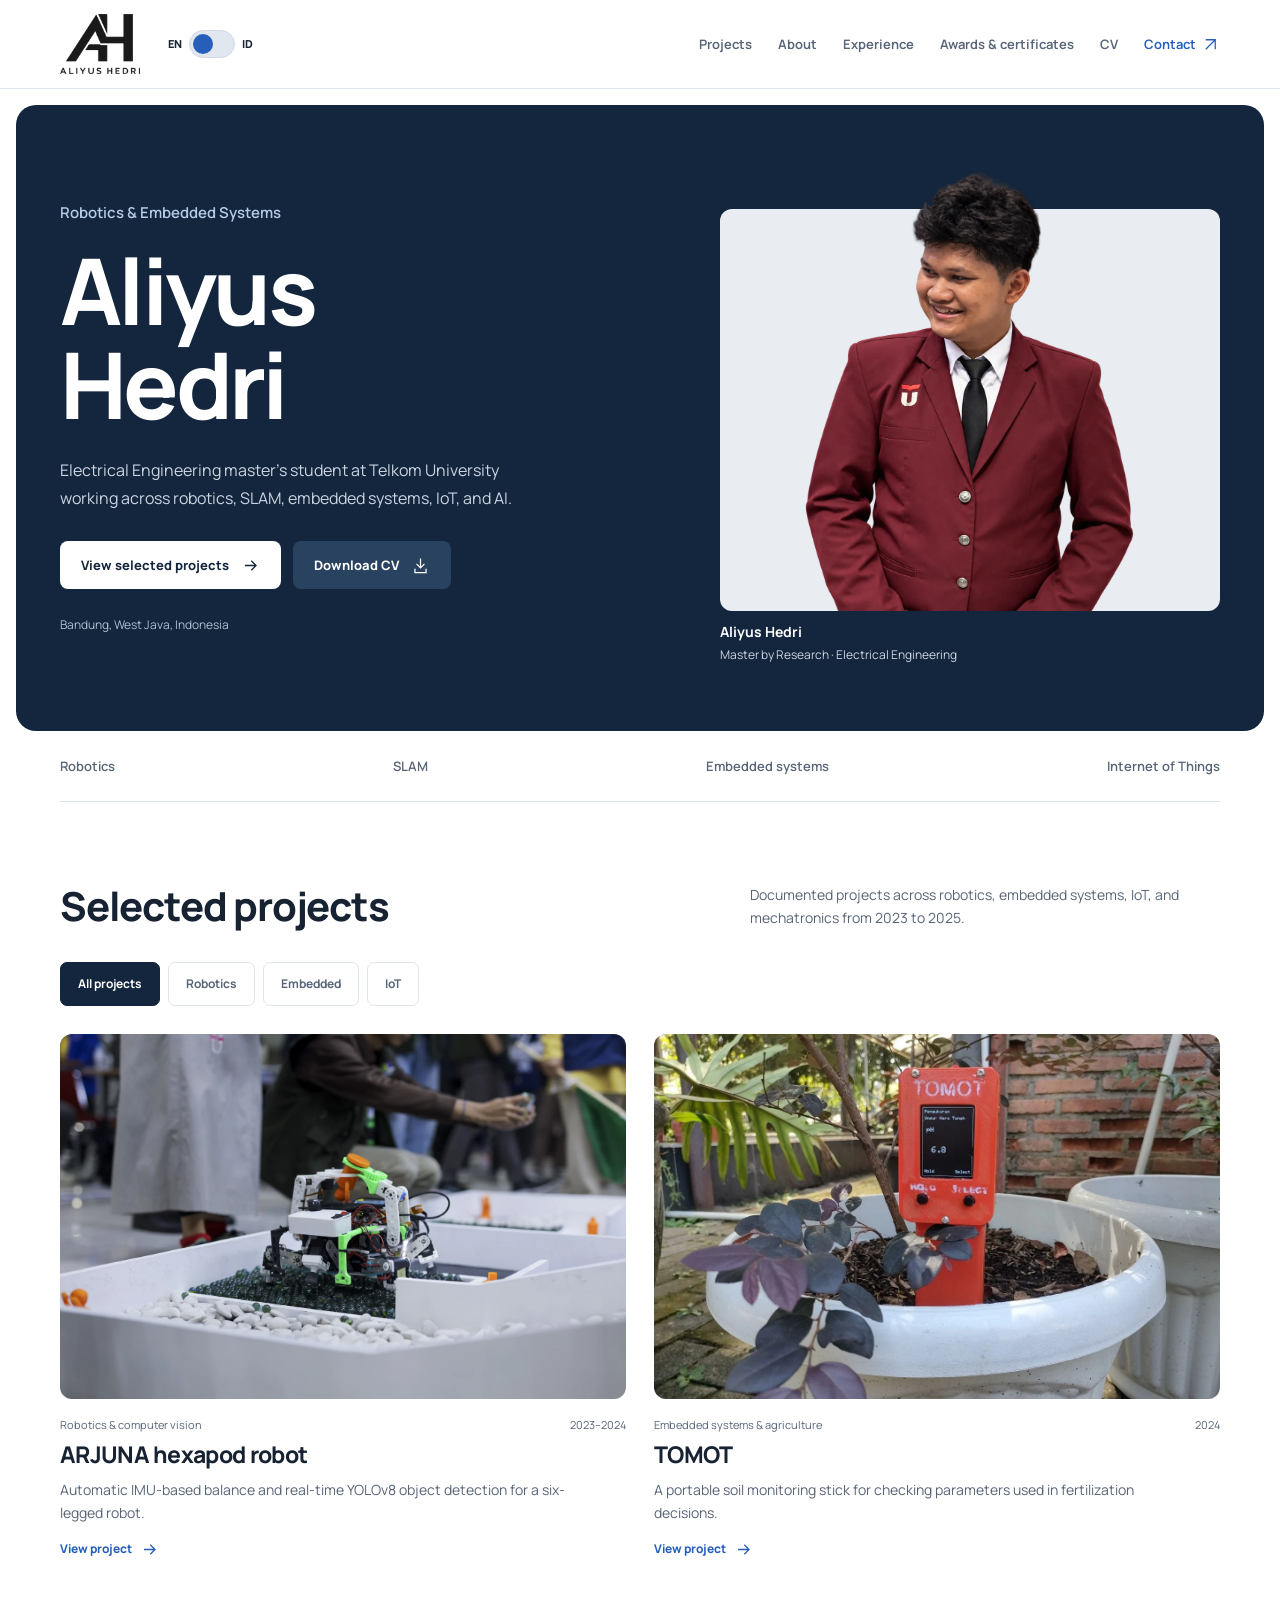
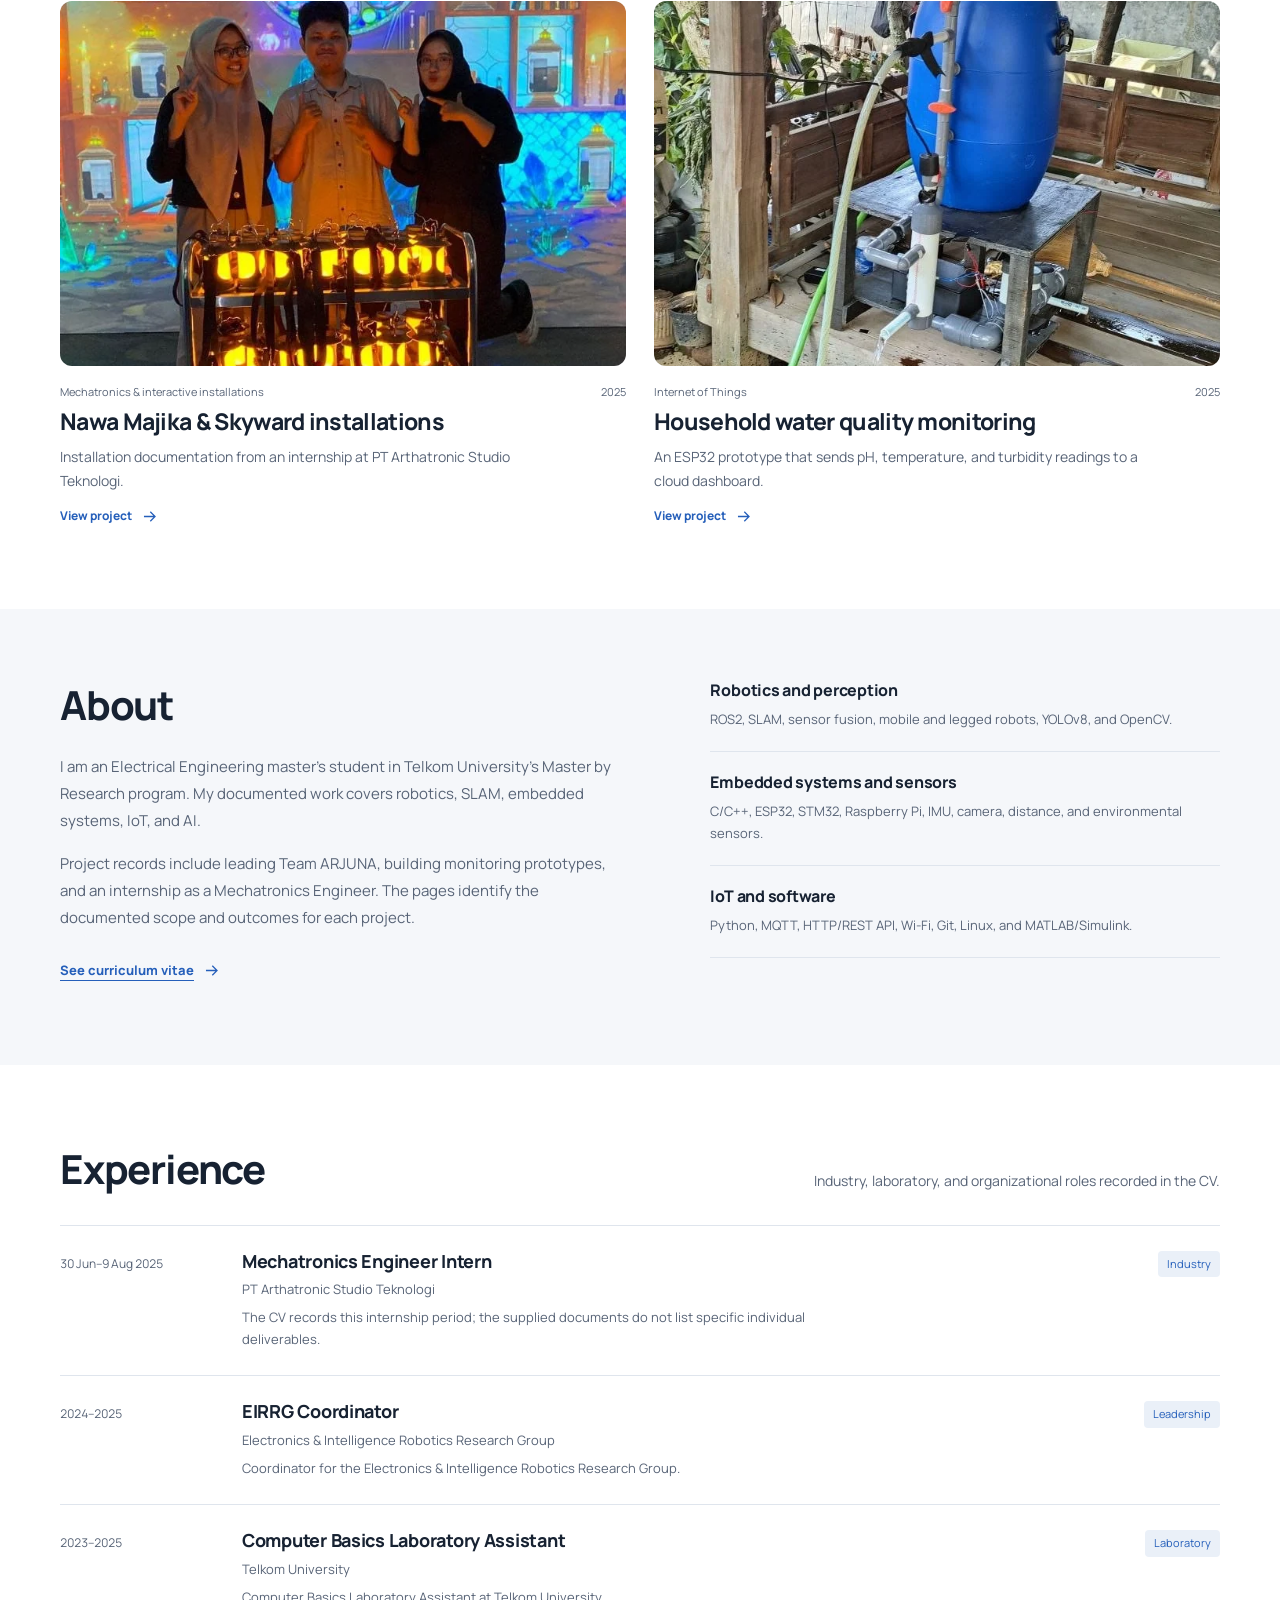
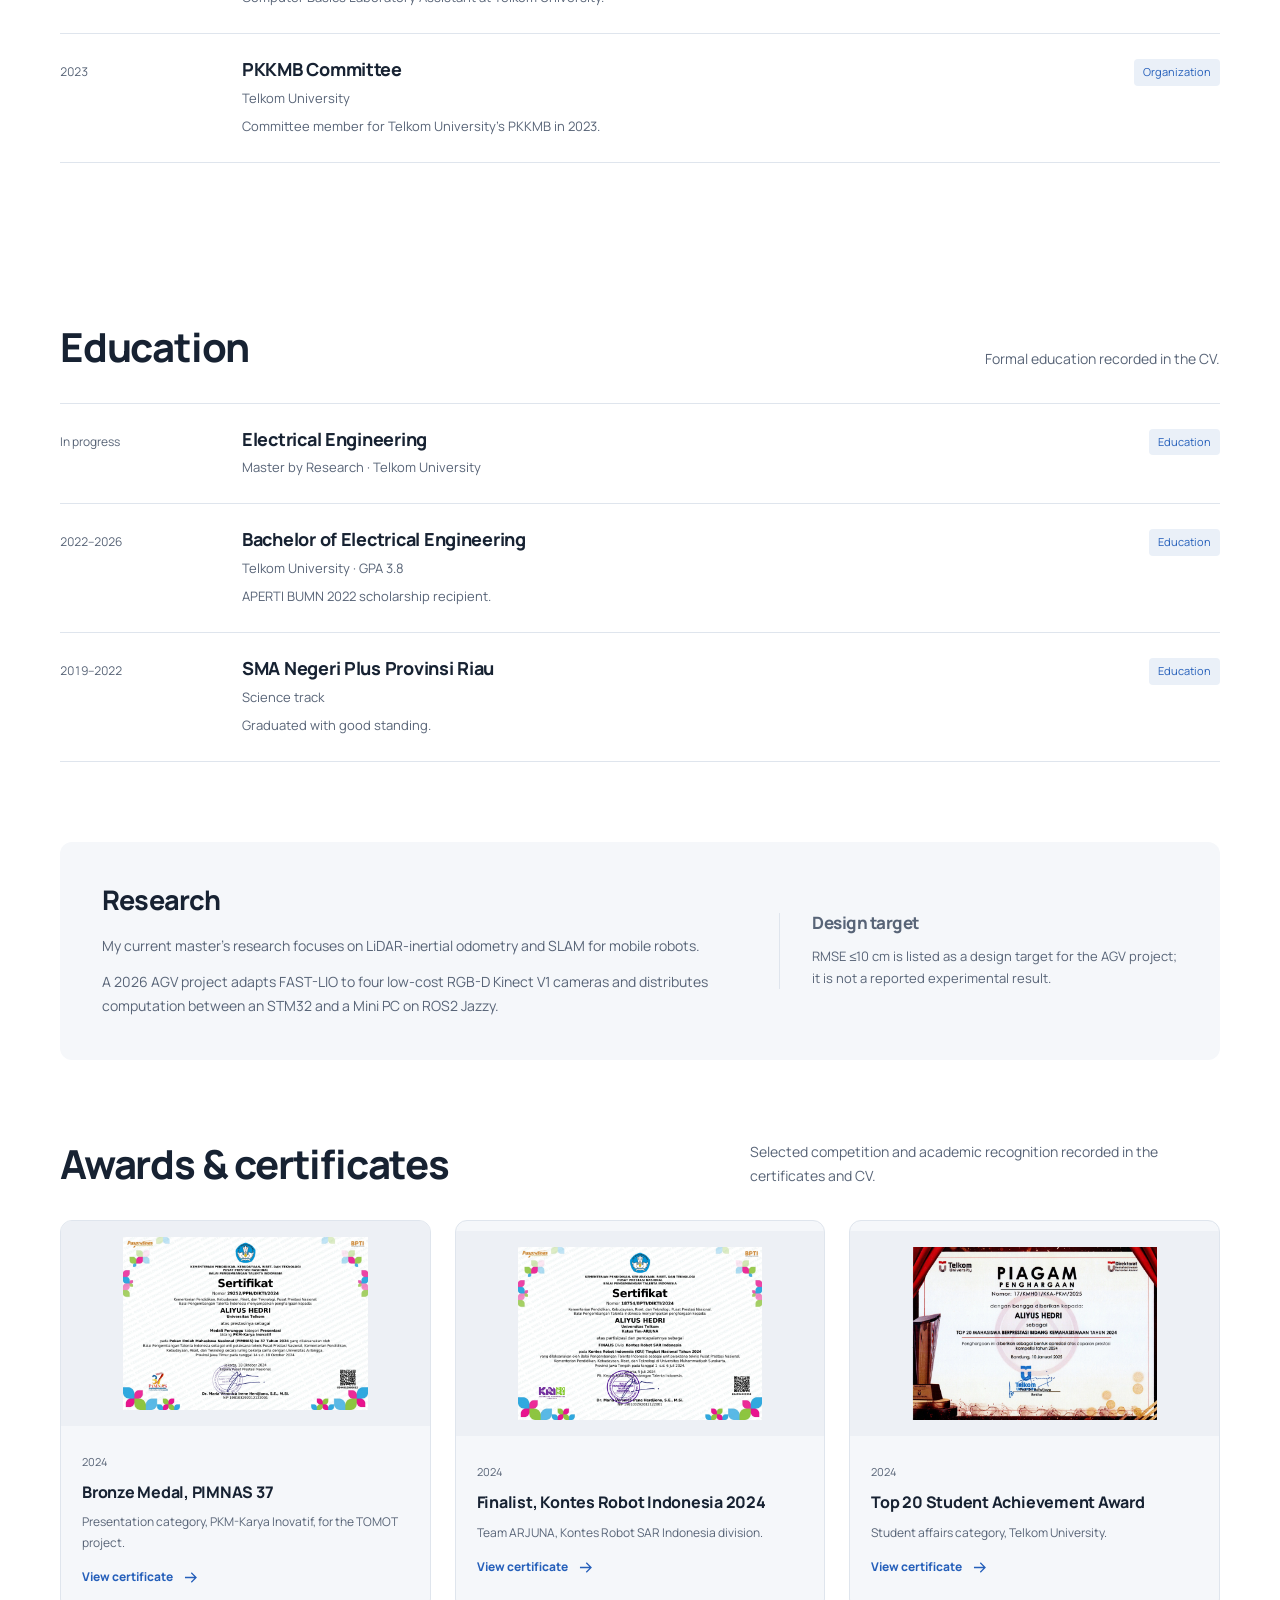
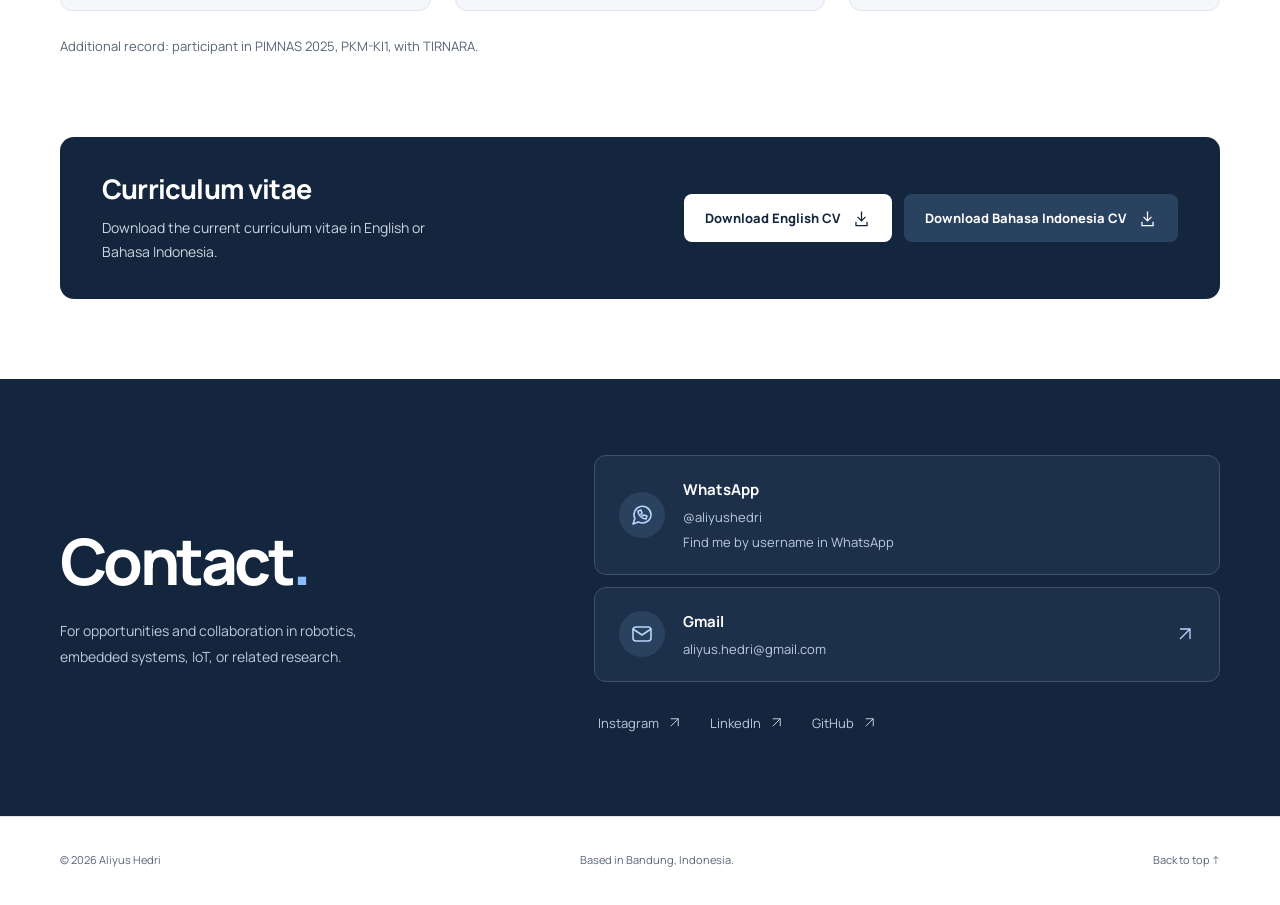
==== index.html @ b871d190 "first commit" ====
<!doctype html>
<html lang="en"><head><meta charset="utf-8"><meta name="viewport" content="width=device-width, initial-scale=1"><meta name="theme-color" content="#14263d"><meta name="description" content="Portfolio of Aliyus Hedri, an Electrical Engineering master&#x27;s student working on robotics, SLAM, embedded systems, IoT, and AI."><title>Aliyus Hedri | Robotics &amp; Embedded Systems</title><link rel="icon" type="image/png" href="assets/images/logo.png"><link rel="preload" href="assets/fonts/manrope-latin.woff2" as="font" type="font/woff2" crossorigin><link rel="stylesheet" href="styles.css"><script src="app.js" defer></script></head><body data-locale="en"><a class="skip-link" href="#main">Skip to main content</a>
<header class="site-header"><div class="container header-inner">
<a class="brand" href="index.html" aria-label="Aliyus Hedri, home"><img class="logo" src="assets/images/logo.png" alt="Aliyus Hedri logo" width="140" height="100"></a>
<div class="language-control" aria-label="Language selection"><span>EN</span><button class="language-switch" type="button" role="switch" aria-checked="false" aria-label="Switch to Bahasa Indonesia" data-language-target="index-id.html"><span class="switch-thumb"></span></button><span>ID</span></div>
<button class="nav-toggle" type="button" aria-expanded="false" aria-controls="navigation" aria-label="Open navigation menu"><svg class="icon" viewBox="0 0 24 24" fill="none" stroke="currentColor" stroke-width="1.6" aria-hidden="true"><path d="M4 7h16M4 12h16M4 17h16"/></svg></button>
<nav class="desktop-nav" id="navigation" aria-label="Main navigation"><a href="index.html#projects">Projects</a><a href="index.html#about">About</a><a href="index.html#experience">Experience</a><a href="index.html#awards">Awards &amp; certificates</a><a href="index.html#cv">CV</a><a class="nav-contact" href="index.html#contact">Contact <svg class="icon" viewBox="0 0 24 24" fill="none" stroke="currentColor" stroke-width="1.6" aria-hidden="true"><path d="M6 18 18 6M6 6h12v12"/></svg></a></nav>
</div></header><main id="main">
<section class="hero container" aria-labelledby="hero-title"><div class="hero-copy"><p class="intro-line">Robotics &amp; Embedded Systems</p><h1 id="hero-title">Aliyus<br>Hedri</h1><p class="hero-description">Electrical Engineering master&#x27;s student at Telkom University working across robotics, SLAM, embedded systems, IoT, and AI.</p><div class="hero-actions"><a class="button button-primary" href="#projects">View selected projects <svg class="icon" viewBox="0 0 24 24" fill="none" stroke="currentColor" stroke-width="1.6" aria-hidden="true"><path d="M5 12h14M13 6l6 6-6 6"/></svg></a><a class="button button-secondary" href="assets/documents/CV-Aliyus-Hedri-EN.pdf" download>Download CV <svg class="icon" viewBox="0 0 24 24" fill="none" stroke="currentColor" stroke-width="1.6" aria-hidden="true"><path d="M12 3v12m-5-5 5 5 5-5M5 16v5h14v-5"/></svg></a></div><p class="hero-location">Bandung, West Java, Indonesia</p></div><figure class="hero-portrait"><img src="assets/images/aliyus.webp" alt="Aliyus Hedri wearing a Telkom University jacket" width="1334" height="1179" fetchpriority="high"><figcaption class="portrait-caption"><strong>Aliyus Hedri</strong><span>Master by Research · Electrical Engineering</span></figcaption></figure></section>
<div class="container hero-footnote"><span>Robotics</span><span>SLAM</span><span>Embedded systems</span><span>Internet of Things</span></div>

<section class="section container" id="projects" aria-labelledby="projects-title"><div class="section-heading"><h2 id="projects-title">Selected projects</h2><p>Documented projects across robotics, embedded systems, IoT, and mechatronics from 2023 to 2025.</p></div><div class="project-filters" role="group" aria-label="Filter projects by field"><button class="filter-button" type="button" data-filter="all" aria-pressed="true">All projects</button><button class="filter-button" type="button" data-filter="robotics" aria-pressed="false">Robotics</button><button class="filter-button" type="button" data-filter="embedded" aria-pressed="false">Embedded</button><button class="filter-button" type="button" data-filter="iot" aria-pressed="false">IoT</button></div><p id="filter-status" class="sr-only" role="status" aria-live="polite">4 projects shown</p><div class="project-grid"><a class="project-card" href="proyek-hexapod.html" data-category="robotics vision"><div class="project-image image-hexapod"><img src="assets/images/hexapod.webp" alt="ARJUNA hexapod robot during a robotics competition" width="1200" height="900" loading="lazy"></div><div class="project-meta"><span>Robotics &amp; computer vision</span><span>2023–2024</span></div><h3>ARJUNA hexapod robot</h3><p class="project-summary">Automatic IMU-based balance and real-time YOLOv8 object detection for a six-legged robot.</p><span class="project-link">View project <svg class="icon" viewBox="0 0 24 24" fill="none" stroke="currentColor" stroke-width="1.6" aria-hidden="true"><path d="M5 12h14M13 6l6 6-6 6"/></svg></span></a><a class="project-card" href="proyek-tomot.html" data-category="embedded iot"><div class="project-image image-tomot"><img src="assets/images/tomot.webp" alt="TOMOT portable soil monitoring device" width="1200" height="900" loading="lazy"></div><div class="project-meta"><span>Embedded systems &amp; agriculture</span><span>2024</span></div><h3>TOMOT</h3><p class="project-summary">A portable soil monitoring stick for checking parameters used in fertilization decisions.</p><span class="project-link">View project <svg class="icon" viewBox="0 0 24 24" fill="none" stroke="currentColor" stroke-width="1.6" aria-hidden="true"><path d="M5 12h14M13 6l6 6-6 6"/></svg></span></a><a class="project-card" href="proyek-instalasi.html" data-category="embedded"><div class="project-image image-nawa"><img src="assets/images/nawa.webp" alt="Nawa Majika interactive installation documented during an internship" width="1200" height="900" loading="lazy"></div><div class="project-meta"><span>Mechatronics &amp; interactive installations</span><span>2025</span></div><h3>Nawa Majika &amp; Skyward installations</h3><p class="project-summary">Installation documentation from an internship at PT Arthatronic Studio Teknologi.</p><span class="project-link">View project <svg class="icon" viewBox="0 0 24 24" fill="none" stroke="currentColor" stroke-width="1.6" aria-hidden="true"><path d="M5 12h14M13 6l6 6-6 6"/></svg></span></a><a class="project-card" href="proyek-kualitas-air.html" data-category="embedded iot"><div class="project-image image-water"><img src="assets/images/water.webp" alt="ESP32 household water quality monitoring prototype" width="1200" height="900" loading="lazy"></div><div class="project-meta"><span>Internet of Things</span><span>2025</span></div><h3>Household water quality monitoring</h3><p class="project-summary">An ESP32 prototype that sends pH, temperature, and turbidity readings to a cloud dashboard.</p><span class="project-link">View project <svg class="icon" viewBox="0 0 24 24" fill="none" stroke="currentColor" stroke-width="1.6" aria-hidden="true"><path d="M5 12h14M13 6l6 6-6 6"/></svg></span></a></div></section>

<section class="about-section" id="about" aria-labelledby="about-title"><div class="container about-grid"><div class="about-copy"><h2 id="about-title">About</h2><p>I am an Electrical Engineering master&#x27;s student in Telkom University&#x27;s Master by Research program. My documented work covers robotics, SLAM, embedded systems, IoT, and AI.</p><p>Project records include leading Team ARJUNA, building monitoring prototypes, and an internship as a Mechatronics Engineer. The pages identify the documented scope and outcomes for each project.</p><a class="text-link" href="index.html#cv">See curriculum vitae <svg class="icon" viewBox="0 0 24 24" fill="none" stroke="currentColor" stroke-width="1.6" aria-hidden="true"><path d="M5 12h14M13 6l6 6-6 6"/></svg></a></div><div class="expertise-list"><div class="expertise-item"><h3>Robotics and perception</h3><p>ROS2, SLAM, sensor fusion, mobile and legged robots, YOLOv8, and OpenCV.</p></div><div class="expertise-item"><h3>Embedded systems and sensors</h3><p>C/C++, ESP32, STM32, Raspberry Pi, IMU, camera, distance, and environmental sensors.</p></div><div class="expertise-item"><h3>IoT and software</h3><p>Python, MQTT, HTTP/REST API, Wi-Fi, Git, Linux, and MATLAB/Simulink.</p></div></div></div></section>

<section class="section container" id="experience" aria-labelledby="experience-title"><div class="section-heading"><h2 id="experience-title">Experience</h2><p>Industry, laboratory, and organizational roles recorded in the CV.</p></div><div class="experience-list"><article class="experience-item"><p class="experience-period">30 Jun–9 Aug 2025</p><div class="experience-detail"><h3>Mechatronics Engineer Intern</h3><p>PT Arthatronic Studio Teknologi</p><p>The CV records this internship period; the supplied documents do not list specific individual deliverables.</p></div><span class="experience-type">Industry</span></article><article class="experience-item"><p class="experience-period">2024–2025</p><div class="experience-detail"><h3>EIRRG Coordinator</h3><p>Electronics &amp; Intelligence Robotics Research Group</p><p>Coordinator for the Electronics &amp; Intelligence Robotics Research Group.</p></div><span class="experience-type">Leadership</span></article><article class="experience-item"><p class="experience-period">2023–2025</p><div class="experience-detail"><h3>Computer Basics Laboratory Assistant</h3><p>Telkom University</p><p>Computer Basics Laboratory Assistant at Telkom University.</p></div><span class="experience-type">Laboratory</span></article><article class="experience-item"><p class="experience-period">2023</p><div class="experience-detail"><h3>PKKMB Committee</h3><p>Telkom University</p><p>Committee member for Telkom University&#x27;s PKKMB in 2023.</p></div><span class="experience-type">Organization</span></article></div></section>

<section class="section container" id="education" aria-labelledby="education-title"><div class="section-heading"><h2 id="education-title">Education</h2><p>Formal education recorded in the CV.</p></div><div class="experience-list"><article class="experience-item"><p class="experience-period">In progress</p><div class="experience-detail"><h3>Electrical Engineering</h3><p>Master by Research · Telkom University</p></div><span class="experience-type">Education</span></article><article class="experience-item"><p class="experience-period">2022–2026</p><div class="experience-detail"><h3>Bachelor of Electrical Engineering</h3><p>Telkom University · GPA 3.8</p><p>APERTI BUMN 2022 scholarship recipient.</p></div><span class="experience-type">Education</span></article><article class="experience-item"><p class="experience-period">2019–2022</p><div class="experience-detail"><h3>SMA Negeri Plus Provinsi Riau</h3><p>Science track</p><p>Graduated with good standing.</p></div><span class="experience-type">Education</span></article></div></section>

<section class="container research-block" id="research" aria-labelledby="research-title"><div class="research-copy"><h2 id="research-title">Research</h2><p>My current master&#x27;s research focuses on LiDAR-inertial odometry and SLAM for mobile robots.</p><p>A 2026 AGV project adapts FAST-LIO to four low-cost RGB-D Kinect V1 cameras and distributes computation between an STM32 and a Mini PC on ROS2 Jazzy.</p></div><aside class="research-note"><span class="research-symbol" aria-hidden="true">3D</span><h3>Design target</h3><p>RMSE ≤10 cm is listed as a design target for the AGV project; it is not a reported experimental result.</p></aside></section>

<section class="section award-section" id="awards" aria-labelledby="awards-title"><div class="container"><div class="section-heading"><h2 id="awards-title">Awards &amp; certificates</h2><p>Selected competition and academic recognition recorded in the certificates and CV.</p></div><div class="award-grid"><button class="award-card" type="button" data-certificate="assets/images/pimnas-2024.webp" data-certificate-title="Bronze Medal, PIMNAS 37" aria-label="View certificate: Bronze Medal, PIMNAS 37"><div class="award-image"><img src="assets/images/pimnas-2024.webp" alt="Certificate: Bronze Medal, PIMNAS 37" width="800" height="560" loading="lazy"></div><div class="award-content"><span class="award-year">2024</span><h3>Bronze Medal, PIMNAS 37</h3><p>Presentation category, PKM-Karya Inovatif, for the TOMOT project.</p><span class="project-link">View certificate <svg class="icon" viewBox="0 0 24 24" fill="none" stroke="currentColor" stroke-width="1.6" aria-hidden="true"><path d="M5 12h14M13 6l6 6-6 6"/></svg></span></div></button><button class="award-card" type="button" data-certificate="assets/images/kri-2024.webp" data-certificate-title="Finalist, Kontes Robot Indonesia 2024" aria-label="View certificate: Finalist, Kontes Robot Indonesia 2024"><div class="award-image"><img src="assets/images/kri-2024.webp" alt="Certificate: Finalist, Kontes Robot Indonesia 2024" width="800" height="560" loading="lazy"></div><div class="award-content"><span class="award-year">2024</span><h3>Finalist, Kontes Robot Indonesia 2024</h3><p>Team ARJUNA, Kontes Robot SAR Indonesia division.</p><span class="project-link">View certificate <svg class="icon" viewBox="0 0 24 24" fill="none" stroke="currentColor" stroke-width="1.6" aria-hidden="true"><path d="M5 12h14M13 6l6 6-6 6"/></svg></span></div></button><button class="award-card" type="button" data-certificate="assets/images/mawapres-2024.webp" data-certificate-title="Top 20 Student Achievement Award" aria-label="View certificate: Top 20 Student Achievement Award"><div class="award-image"><img src="assets/images/mawapres-2024.webp" alt="Certificate: Top 20 Student Achievement Award" width="800" height="560" loading="lazy"></div><div class="award-content"><span class="award-year">2024</span><h3>Top 20 Student Achievement Award</h3><p>Student affairs category, Telkom University.</p><span class="project-link">View certificate <svg class="icon" viewBox="0 0 24 24" fill="none" stroke="currentColor" stroke-width="1.6" aria-hidden="true"><path d="M5 12h14M13 6l6 6-6 6"/></svg></span></div></button></div><p class="additional-award">Additional record: participant in PIMNAS 2025, PKM-KI1, with TIRNARA.</p></div></section>

<section class="cv-section container" id="cv" aria-labelledby="cv-title"><div class="section-heading"><h2 id="cv-title">Curriculum vitae</h2><p>Download the current curriculum vitae in English or Bahasa Indonesia.</p></div><div class="cv-actions"><a class="button button-primary" href="assets/documents/CV-Aliyus-Hedri-EN.pdf" download>Download English CV <svg class="icon" viewBox="0 0 24 24" fill="none" stroke="currentColor" stroke-width="1.6" aria-hidden="true"><path d="M12 3v12m-5-5 5 5 5-5M5 16v5h14v-5"/></svg></a><a class="button button-secondary" href="assets/documents/CV-Aliyus-Hedri.pdf" download>Download Bahasa Indonesia CV <svg class="icon" viewBox="0 0 24 24" fill="none" stroke="currentColor" stroke-width="1.6" aria-hidden="true"><path d="M12 3v12m-5-5 5 5 5-5M5 16v5h14v-5"/></svg></a></div></section>

<section class="contact-section" id="contact" aria-labelledby="contact-title"><div class="container contact-inner"><div class="contact-copy"><h2 id="contact-title">Contact<span aria-hidden="true">.</span></h2><p>For opportunities and collaboration in robotics, embedded systems, IoT, or related research.</p></div><div class="contact-channels"><div class="contact-primary"><div class="contact-card contact-username" aria-label="WhatsApp: @aliyushedri"><span class="contact-symbol" aria-hidden="true"><svg viewBox="0 0 24 24" fill="none" stroke="currentColor" stroke-width="1.6" stroke-linecap="round" stroke-linejoin="round"><path d="M21 11.5a8.5 8.5 0 0 1-12.6 7.4L3 21l1.9-5.4A8.5 8.5 0 1 1 21 11.5Z"/><path d="M8 8c0 4 4 8 8 8l1-3-3-1-1 1-2-2 1-1-1-3Z"/></svg></span><span class="contact-card-label">WhatsApp<small>@aliyushedri</small><small>Find me by username in WhatsApp</small></span></div><a class="contact-card" href="mailto:aliyus.hedri@gmail.com" aria-label="Gmail: aliyus.hedri@gmail.com"><span class="contact-symbol" aria-hidden="true"><svg viewBox="0 0 24 24" fill="none" stroke="currentColor" stroke-width="1.6" stroke-linecap="round" stroke-linejoin="round"><rect x="3" y="5" width="18" height="14" rx="3"/><path d="m3 7 9 6 9-6"/></svg></span><span class="contact-card-label">Gmail<small>aliyus.hedri@gmail.com</small></span><svg class="icon" viewBox="0 0 24 24" fill="none" stroke="currentColor" stroke-width="1.6" aria-hidden="true"><path d="M6 18 18 6M6 6h12v12"/></svg></a></div><div class="contact-socials"><a href="https://www.instagram.com/aliyushedri" target="_blank" rel="noopener" aria-label="Instagram: aliyushedri">Instagram<svg class="icon" viewBox="0 0 24 24" fill="none" stroke="currentColor" stroke-width="1.6" aria-hidden="true"><path d="M6 18 18 6M6 6h12v12"/></svg></a><a href="https://www.linkedin.com/in/aliyushedri/" target="_blank" rel="noopener" aria-label="LinkedIn: aliyushedri">LinkedIn<svg class="icon" viewBox="0 0 24 24" fill="none" stroke="currentColor" stroke-width="1.6" aria-hidden="true"><path d="M6 18 18 6M6 6h12v12"/></svg></a><a href="https://github.com/aliyushedri" target="_blank" rel="noopener" aria-label="GitHub: aliyushedri">GitHub<svg class="icon" viewBox="0 0 24 24" fill="none" stroke="currentColor" stroke-width="1.6" aria-hidden="true"><path d="M6 18 18 6M6 6h12v12"/></svg></a></div></div></div></section>
</main><footer class="site-footer"><div class="container footer-inner"><span>© 2026 Aliyus Hedri</span><span>Based in Bandung, Indonesia.</span><a href="#main">Back to top ↑</a></div></footer><dialog id="certificate-dialog" class="certificate-dialog" aria-labelledby="certificate-title"><button class="dialog-close" type="button" aria-label="Close certificate dialog"><svg class="icon" viewBox="0 0 24 24" fill="none" stroke="currentColor" stroke-width="1.8" aria-hidden="true"><path d="m6 6 12 12M18 6 6 18"/></svg></button><h2 id="certificate-title"></h2><img id="certificate-image" alt=""></dialog></body></html>
---- styles.css ----
@font-face{font-family:Manrope;src:url('assets/fonts/manrope-latin.woff2') format('woff2');font-weight:200 800;font-display:swap}
:root{--ink:#172232;--muted:#586477;--navy:#14263d;--blue:#255fba;--line:#dfe5ed;--soft:#f5f7fa;--gutter:32px}
*{box-sizing:border-box}html{scroll-behavior:smooth;scroll-padding-top:105px;color-scheme:light}body{margin:0;font:16px/1.7 Manrope,sans-serif;background:#fff;color:var(--ink)}h1,h2,h3,p,figure,dl,dd{margin:0}h1,h2,h3{line-height:1.2;letter-spacing:-.03em;text-wrap:balance}h2{font-size:clamp(28px,3.3vw,40px);font-weight:750}h3{font-size:21px;font-weight:750}p{max-width:72ch}a{color:inherit;text-underline-offset:5px}button{font:inherit;color:inherit;cursor:pointer;border:0}a,button{touch-action:manipulation;-webkit-tap-highlight-color:transparent}img{display:block;max-width:100%;height:auto}::selection{background:#bed4f4;color:#10243d}:focus-visible{outline:3px solid #4789e6;outline-offset:5px}.container{width:min(calc(100% - var(--gutter)*2),1160px);margin-inline:auto}.icon{width:19px;height:19px;flex-shrink:0;display:inline-block;vertical-align:middle}.sr-only{position:absolute;width:1px;height:1px;padding:0;margin:-1px;overflow:hidden;clip-path:inset(50%);white-space:nowrap;border:0}.skip-link{position:fixed;top:12px;left:12px;padding:12px 20px;z-index:100;background:white;color:var(--navy);transform:translateY(-200%)}.skip-link:focus{transform:none}
.site-header{position:sticky;top:0;z-index:20;background:#fff;border-bottom:1px solid var(--line)}.header-inner{min-height:88px;display:flex;align-items:center;gap:28px}.brand{display:flex;align-items:center;text-decoration:none;flex-shrink:0}.brand .logo{width:80px;height:60px;object-fit:contain}.brand-name{font-size:14px;font-weight:750}.desktop-nav{display:flex;align-items:center;gap:26px;margin-left:auto}.desktop-nav a{display:inline-flex;align-items:center;gap:5px;font-size:13px;font-weight:650;text-decoration:none;min-height:44px;color:var(--muted)}.desktop-nav a:hover{color:var(--blue)}.desktop-nav .nav-contact{color:var(--blue)}.nav-toggle{display:none;align-items:center;justify-content:center;background:var(--soft);border-radius:8px;width:44px;height:44px}.language-control{display:flex;align-items:center;gap:7px;flex-shrink:0;font-size:11px;font-weight:800}.language-switch{position:relative;background:#e1e7ef;border:1px solid #d1d9e5;width:46px;height:28px;border-radius:20px;min-width:46px}.language-switch::before{content:'';position:absolute;inset:-9px -3px}.switch-thumb{position:absolute;top:3px;left:3px;width:20px;height:20px;border-radius:50%;background:var(--blue);transition:transform .18s ease}.language-switch[aria-checked=true] .switch-thumb{transform:translateX(18px)}
.hero.container{width:min(calc(100% - 32px),1440px);margin:16px auto 0;display:grid;grid-template-columns:1.1fr .9fr;gap:48px;align-items:center;background:var(--navy);color:#fff;border-radius:20px;padding:66px max(40px,calc((100% - 1160px)/2 - 16px));min-height:580px;overflow:hidden}.hero-copy{position:relative;z-index:1;padding-block:8px}.intro-line{font-size:15px;color:#b5cce9;margin-bottom:18px;font-weight:600}.status-dot{display:none}.hero h1{font-size:clamp(56px,7.3vw,92px);font-weight:750;line-height:1.02;letter-spacing:-.04em;margin-bottom:24px}.hero-description{font-size:16px;line-height:1.8;color:#cbd5e2;max-width:480px}.hero-actions{display:flex;align-items:center;gap:12px;flex-wrap:wrap;margin-top:28px}.button{display:inline-flex;min-height:48px;align-items:center;justify-content:center;gap:12px;padding:12px 21px;border-radius:8px;font-size:13px;line-height:1.4;font-weight:750;text-decoration:none;transition:background .18s,color .18s}.button-primary{background:var(--blue);color:#fff}.button-primary:hover{background:#174a97}.button-secondary{background:#eaf0f8;color:var(--navy)}.button-secondary:hover{background:#dbe7f6}.hero .button-primary{background:white;color:var(--navy)}.hero .button-primary:hover{background:#dce9fa}.hero .button-secondary{background:#29425f;color:#fff}.hero .button-secondary:hover{background:#365474}.hero-location{font-size:12px;color:#aebed2;margin-top:26px}.hero-portrait{position:relative;align-self:stretch;display:flex;align-items:flex-end;justify-content:center;min-height:430px;padding-bottom:54px}.hero-portrait::before{content:'';position:absolute;inset:38px 0 54px;background:#e9edf2;border-radius:12px}.hero-portrait img{position:relative;width:100%;max-height:440px;object-fit:contain;object-position:bottom;z-index:1}.portrait-caption{position:absolute;bottom:0;left:0;right:0;color:#cbd5e2;font-size:12px;display:flex;flex-direction:column;gap:1px}.portrait-caption strong{color:#fff;font-size:14px}.hero-footnote{display:flex;justify-content:space-between;padding:24px 0;color:var(--muted);font-size:13px;border-bottom:1px solid var(--line)}.hero-footnote span{font-weight:600}
.section{padding-block:80px}.section-heading{display:flex;align-items:end;justify-content:space-between;gap:48px;margin-bottom:32px}.section-heading p{font-size:14px;color:var(--muted);max-width:470px}.project-filters{display:flex;flex-wrap:wrap;gap:8px;margin-bottom:28px}.filter-button{background:transparent;border:1px solid var(--line);padding:10px 17px;min-height:44px;border-radius:7px;color:var(--muted);font-size:12px;font-weight:700}.filter-button:hover{background:var(--soft)}.filter-button[aria-pressed=true]{background:var(--navy);color:white;border-color:var(--navy)}.project-grid{display:grid;grid-template-columns:1fr 1fr;gap:40px 28px}.project-card{display:block;text-decoration:none;min-width:0}.project-card[hidden]{display:none}.project-image{aspect-ratio:1.55;overflow:hidden;border-radius:12px;background:var(--soft)}.project-image img{width:100%;height:100%;object-fit:cover;transition:transform .25s ease}.project-card:hover .project-image img{transform:scale(1.025)}.project-card:hover h3{color:var(--blue)}.project-meta{display:flex;justify-content:space-between;gap:10px;margin-top:17px;font-size:11px;color:var(--muted)}.project-card h3{font-size:23px;margin-top:6px}.project-summary{font-size:14px;margin-top:9px;color:var(--muted);max-width:57ch}.project-link{display:inline-flex;align-items:center;gap:8px;color:var(--blue);font-size:12px;font-weight:750;margin-top:14px}.image-water img{object-position:center 58%}.image-nawa img{object-position:center 40%}
.about-section{background:var(--soft);padding-block:72px}.about-grid{display:grid;grid-template-columns:1.1fr 1fr;gap:90px}.about-copy h2{margin-bottom:24px}.about-copy p{font-size:15px;color:var(--muted);line-height:1.8}.about-copy p+p{margin-top:16px}.text-link{display:inline-flex;align-items:center;gap:8px;color:var(--blue);font-size:13px;font-weight:750;min-height:44px;margin-top:18px}.expertise-item{padding:0 0 21px;margin-bottom:21px;border-bottom:1px solid var(--line)}.expertise-item h3{font-size:16px;margin-bottom:8px;letter-spacing:-.015em}.expertise-item p{font-size:13px;color:var(--muted)}.experience-list{border-top:1px solid var(--line)}.experience-item{display:grid;grid-template-columns:150px 1fr auto;align-items:start;gap:32px;padding:25px 0;border-bottom:1px solid var(--line)}.experience-period{font-size:12px;color:var(--muted);font-variant-numeric:tabular-nums;padding-top:3px}.experience-detail h3{font-size:18px;letter-spacing:-.015em}.experience-detail p{font-size:13px;color:var(--muted);margin-top:6px}.experience-type{font-size:11px;color:var(--blue);padding:4px 9px;background:#eaf0f8;border-radius:4px}.research-block{display:grid;grid-template-columns:1fr .65fr;gap:64px;background:var(--soft);padding:42px;border-radius:12px}.research-copy h2{font-size:27px;margin-bottom:18px}.research-copy p{font-size:14px;color:var(--muted)}.research-copy p+p{margin-top:12px}.research-note{align-self:center;border-left:1px solid var(--line);padding-left:32px;font-size:13px;color:var(--muted)}.research-note h3{font-size:17px;margin-bottom:12px}.research-symbol{display:none}
.award-grid{display:grid;grid-template-columns:repeat(3,minmax(0,1fr));gap:24px}.award-card{display:block;padding:0;text-align:left;background:var(--soft);border-radius:12px;overflow:hidden;border:1px solid var(--line);width:100%}.award-image{background:#edf0f5;height:205px;padding:16px;display:flex;align-items:center;justify-content:center}.award-card img{width:100%;height:100%;object-fit:contain}.award-content{padding:21px}.award-content h3{font-size:16px;margin-top:7px;line-height:1.4;letter-spacing:-.015em}.award-content p{font-size:12px;color:var(--muted);margin-top:9px}.award-year{color:var(--muted);font-size:11px}.award-card:hover{border-color:#8aafd9}.additional-award{font-size:13px;color:var(--muted);margin-top:24px}.cv-section{background:var(--navy);color:white;border-radius:14px;padding:36px 42px;display:flex;align-items:center;justify-content:space-between;gap:32px;margin-bottom:80px}.cv-section h2{font-size:27px}.cv-section p{font-size:14px;color:#cbd5e2;margin-top:9px}.cv-actions{display:flex;gap:12px;flex-wrap:wrap}.cv-section .button{background:white;color:var(--navy);white-space:nowrap}.cv-section .button:hover{background:#dce9fa}.cv-section .button-secondary{background:#29425f;color:white}
.contact-section{background:var(--soft);padding:64px 0}.contact-inner{display:grid;grid-template-columns:.8fr 1.2fr;gap:100px}.contact-copy h2{font-size:36px}.contact-copy p{font-size:14px;color:var(--muted);margin-top:20px;max-width:36ch}.contact-email{display:inline-flex;align-items:center;gap:9px;font-size:14px;margin-top:24px;color:var(--blue)}.contact-links{display:grid;grid-template-columns:1fr 1fr;gap:0 28px}.contact-links a{display:flex;align-items:center;justify-content:space-between;gap:12px;padding:17px 0;border-bottom:1px solid var(--line);text-decoration:none;font-size:13px;font-weight:700;overflow-wrap:anywhere}.contact-links a:hover{color:var(--blue)}.contact-links a span{display:block}.contact-links small{display:block;color:var(--muted);font-weight:400;font-size:11px}.site-footer{border-top:1px solid var(--line);background:white}.footer-inner{display:flex;align-items:center;justify-content:space-between;gap:24px;padding-block:22px;color:var(--muted);font-size:11px}.footer-inner a{display:inline-flex;align-items:center;min-height:44px;text-decoration:none}
.project-detail{padding-block:36px 80px}.back-link{font-size:12px;font-weight:700;color:var(--blue);display:inline-flex;align-items:center;min-height:44px;text-decoration:none}.detail-heading{padding-top:32px;max-width:800px}.detail-category{color:var(--muted);font-size:13px;margin-bottom:12px}.detail-heading h1{font-size:clamp(36px,5vw,62px);letter-spacing:-.035em}.detail-lead{font-size:17px;color:var(--muted);margin-top:18px;max-width:65ch}.detail-cover{margin-top:35px;border-radius:14px;overflow:hidden;background:var(--soft)}.detail-cover img{width:100%;max-height:530px;object-fit:cover;aspect-ratio:2}.detail-cover.image-water img,.detail-cover.image-nawa img{object-fit:contain}.detail-layout{display:grid;grid-template-columns:1fr 310px;gap:80px;margin-top:50px}.detail-body section+section{margin-top:32px}.detail-body h2{font-size:24px;margin-bottom:14px}.detail-body p{color:var(--muted);font-size:15px}.detail-body .button{margin-top:24px}.detail-facts{background:var(--soft);padding:26px;border-radius:12px;align-self:start}.detail-facts h2{font-size:18px;margin-bottom:20px}.detail-facts dt{font-size:11px;color:var(--muted);margin-top:16px}.detail-facts dd{font-size:13px;font-weight:650;margin-top:4px}.detail-gallery{display:grid;grid-template-columns:1fr 1fr;gap:24px;margin-top:50px}.detail-gallery img{height:440px;width:100%;object-fit:contain;background:var(--soft);border-radius:12px}.detail-gallery figcaption{font-size:12px;color:var(--muted);margin-top:9px}.detail-bottom{display:flex;align-items:center;gap:24px;flex-wrap:wrap;margin-top:50px}.detail-bottom .text-link{margin-top:0}
.certificate-dialog{width:min(980px,calc(100% - 32px));max-height:92svh;padding:24px;border:0;border-radius:12px;background:#fff;color:var(--ink);overflow:auto;box-shadow:0 20px 70px #07162f55}.certificate-dialog::backdrop{background:#0b182cd9}.certificate-dialog h2{font-size:18px;max-width:85%;margin-bottom:20px}.certificate-dialog img{width:100%;max-height:73svh;object-fit:contain;background:var(--soft)}.dialog-close{position:absolute;right:12px;top:12px;display:flex;align-items:center;justify-content:center;width:44px;height:44px;border-radius:8px;background:var(--soft)}body:has(.certificate-dialog[open]){overflow:hidden}
.cv-section .section-heading{display:block;margin:0;flex:1}.cv-section .section-heading p{color:#cbd5e2;margin-top:10px;max-width:40ch}.cv-section .cv-actions{flex-shrink:0}.brand{gap:10px}.brand-name{font-size:12px}.desktop-nav a{white-space:nowrap}
@media(min-width:1450px){.hero.container{padding-inline:125px}}
@media(max-width:1000px){:root{--gutter:24px}.header-inner{gap:16px}.desktop-nav{gap:16px}.desktop-nav a{font-size:12px}.hero.container{gap:32px;padding:48px 40px;min-height:530px}.hero-portrait{min-height:380px}.hero h1{font-size:68px}.about-grid{gap:48px}.contact-inner{gap:48px}.cv-section{flex-wrap:wrap}.detail-layout{gap:36px;grid-template-columns:1fr 260px}}
@media(max-width:760px){:root{--gutter:20px}.header-inner{min-height:76px;flex-wrap:wrap;gap:14px}.brand .logo{width:63px;height:48px}.language-control{margin-left:auto}.nav-toggle{display:flex}.desktop-nav{display:none;order:5;flex-basis:100%;margin-left:0;flex-direction:column;align-items:stretch;padding-bottom:12px;gap:0}.desktop-nav.is-open{display:flex}.desktop-nav a{font-size:14px;padding-block:5px}.hero.container{width:calc(100% - 24px);grid-template-columns:1fr;padding:34px 24px;gap:24px;border-radius:14px;margin-top:12px}.hero h1{font-size:64px;margin-bottom:20px}.intro-line{font-size:12px;margin-bottom:16px}.hero-description{font-size:14px;max-width:50ch}.hero-portrait{min-height:335px;max-width:380px;width:100%;justify-self:center}.hero-portrait img{max-height:320px}.hero-portrait::before{inset:30px 0 54px}.hero-location{font-size:11px;margin-top:20px}.hero-footnote{justify-content:flex-start;gap:10px 24px;flex-wrap:wrap;font-size:11px;padding-block:20px}.section{padding-block:54px}.section-heading{display:block;margin-bottom:24px}.section-heading p{margin-top:16px;font-size:13px}.project-grid{grid-template-columns:1fr;gap:32px}.project-card h3{font-size:21px}.project-filters{gap:7px}.filter-button{font-size:11px;padding:9px 13px}.about-grid{grid-template-columns:1fr;gap:32px}.about-section{padding-block:48px}.about-copy p{font-size:14px}.experience-item{grid-template-columns:1fr auto;gap:8px 12px;padding-block:22px}.experience-period{grid-column:1/-1}.experience-detail h3{font-size:16px}.experience-type{font-size:10px}.experience-detail p{font-size:12px}.research-block{grid-template-columns:1fr;gap:24px;padding:24px}.research-copy h2{font-size:25px}.research-note{border-left:0;border-top:1px solid var(--line);padding:22px 0 0}.award-grid{grid-template-columns:1fr;gap:18px}.award-image{height:220px}.award-content{padding:18px}.cv-section{padding:28px;gap:22px;margin-bottom:54px}.cv-actions{gap:10px}.contact-section{padding-block:44px}.contact-inner{grid-template-columns:1fr;gap:24px}.contact-copy h2{font-size:30px}.contact-links{gap:0 20px}.contact-links a{font-size:12px}.footer-inner{flex-wrap:wrap;gap:8px;padding-block:16px}.detail-heading{padding-top:20px}.detail-heading h1{font-size:38px}.detail-lead{font-size:15px}.detail-cover img{aspect-ratio:1.35;max-height:400px}.detail-layout{grid-template-columns:1fr;gap:30px;margin-top:32px}.detail-gallery{grid-template-columns:1fr}.detail-gallery img{height:auto;max-height:500px}.detail-facts{padding:22px}.detail-body h2{font-size:23px}.detail-bottom{gap:14px}.certificate-dialog{padding:18px}.certificate-dialog h2{font-size:15px;padding-right:15px}}
.cv-section .cv-actions{max-width:100%;flex-shrink:1}.cv-section .button{white-space:normal}
@media(max-width:760px){.cv-section .cv-actions{width:100%;flex-direction:column;align-items:stretch}.cv-section .button{width:100%}.cv-section .section-heading{flex-basis:100%}}
@media(min-width:761px) and (max-width:900px){.header-inner{gap:10px}.brand-name{display:none}.desktop-nav{gap:12px}.desktop-nav a{font-size:11px}.language-control{font-size:10px}}
@media(prefers-reduced-motion:reduce){html{scroll-behavior:auto}*,*::before,*::after{transition:none!important;animation:none!important}}

/* Contact: direct channels first, social profiles below. */
.contact-section{background:#14263d;color:#fff;padding:76px 0}
.contact-inner{grid-template-columns:.85fr 1.15fr;gap:72px;align-items:center}
.contact-copy h2{font-size:clamp(40px,5vw,64px);letter-spacing:-.055em;line-height:1.1}
.contact-copy h2 span{color:#8bbcff}
.contact-copy p{color:#bdcadd;font-size:14px;line-height:1.85;margin-top:22px;max-width:36ch}
.contact-channels{min-width:0}
.contact-primary{display:grid;grid-template-columns:1fr;gap:12px}
.contact-card{display:flex;align-items:center;gap:18px;padding:21px 24px;border:1px solid #425167;border-radius:12px;text-decoration:none;background:#1c3049;transition:background .2s,border-color .2s,transform .2s}
.contact-symbol{display:grid;place-items:center;width:46px;height:46px;flex-shrink:0;border-radius:50%;background:#2b425f;color:#b6d5ff}
.contact-symbol svg{width:24px;height:24px}
.contact-card-label{font-size:15px;font-weight:700;min-width:0}
.contact-card-label small{display:block;margin-top:3px;font-size:13px;font-weight:400;color:#bdcadd;overflow-wrap:anywhere}
.contact-card>.icon{margin-left:auto;flex-shrink:0;width:20px;height:20px;color:#b6d5ff;transition:transform .2s}
.contact-card:hover{background:#263d59;border-color:#8bbcff;transform:translateY(-2px)}
.contact-card:hover>.icon{transform:translate(2px,-2px)}
.contact-socials{display:flex;flex-wrap:wrap;gap:12px 28px;margin-top:24px;padding:0 4px}
.contact-socials a{display:inline-flex;align-items:center;gap:8px;text-decoration:none;font-size:13px;color:#bdcadd;padding:6px 0}
.contact-socials .icon{width:15px;height:15px}
.contact-socials a:hover{color:#fff;text-decoration:underline;text-underline-offset:5px}
.contact-section a:focus-visible{outline:2px solid #b6d5ff;outline-offset:5px}
@media(max-width:1000px){.contact-inner{gap:40px}}
@media(max-width:760px){.contact-section{padding:48px 0}.contact-inner{grid-template-columns:1fr;gap:30px}.contact-copy h2{font-size:44px}.contact-copy p{max-width:45ch;margin-top:16px}.contact-card{padding:18px;gap:14px}.contact-socials{gap:12px 24px}.contact-card-label small{font-size:12px}}
@media(prefers-reduced-motion:reduce){.contact-card:hover,.contact-card:hover>.icon{transform:none}}

.contact-username:hover{transform:none;background:#1c3049;border-color:#425167}
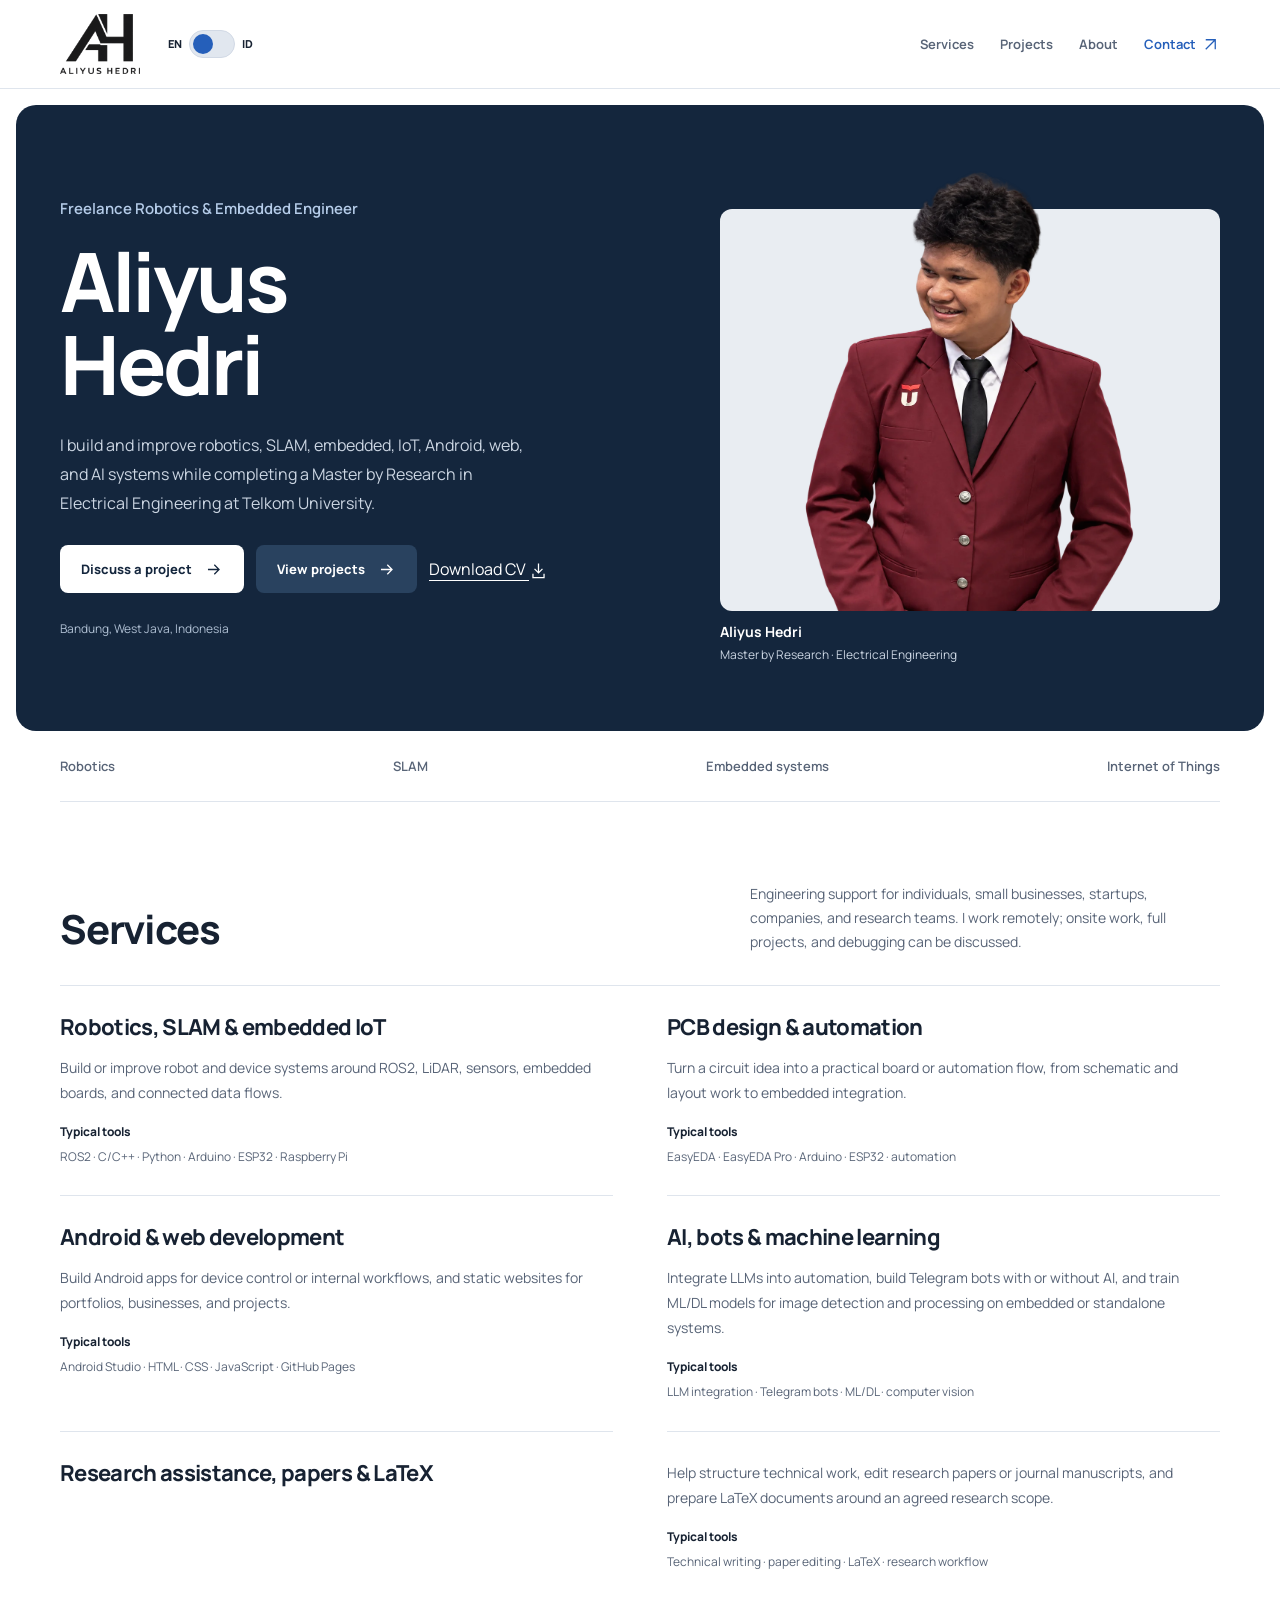
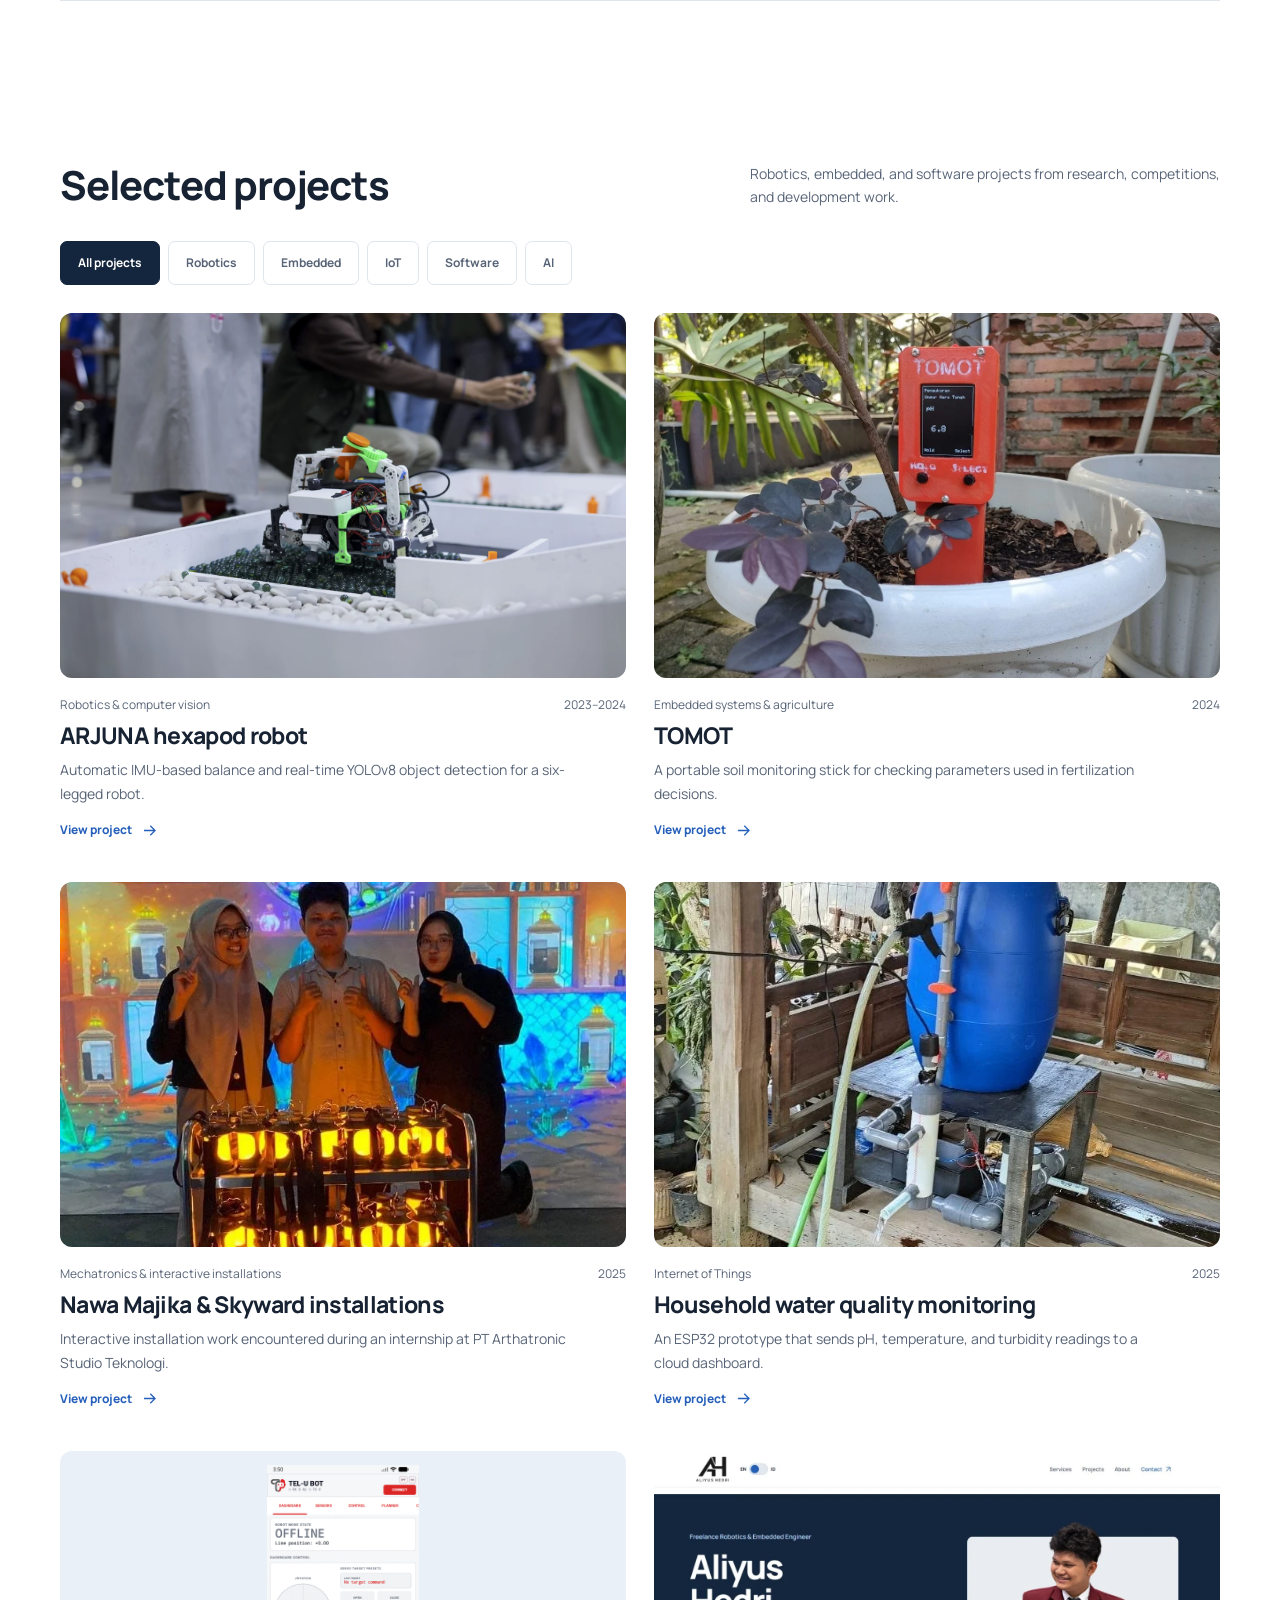
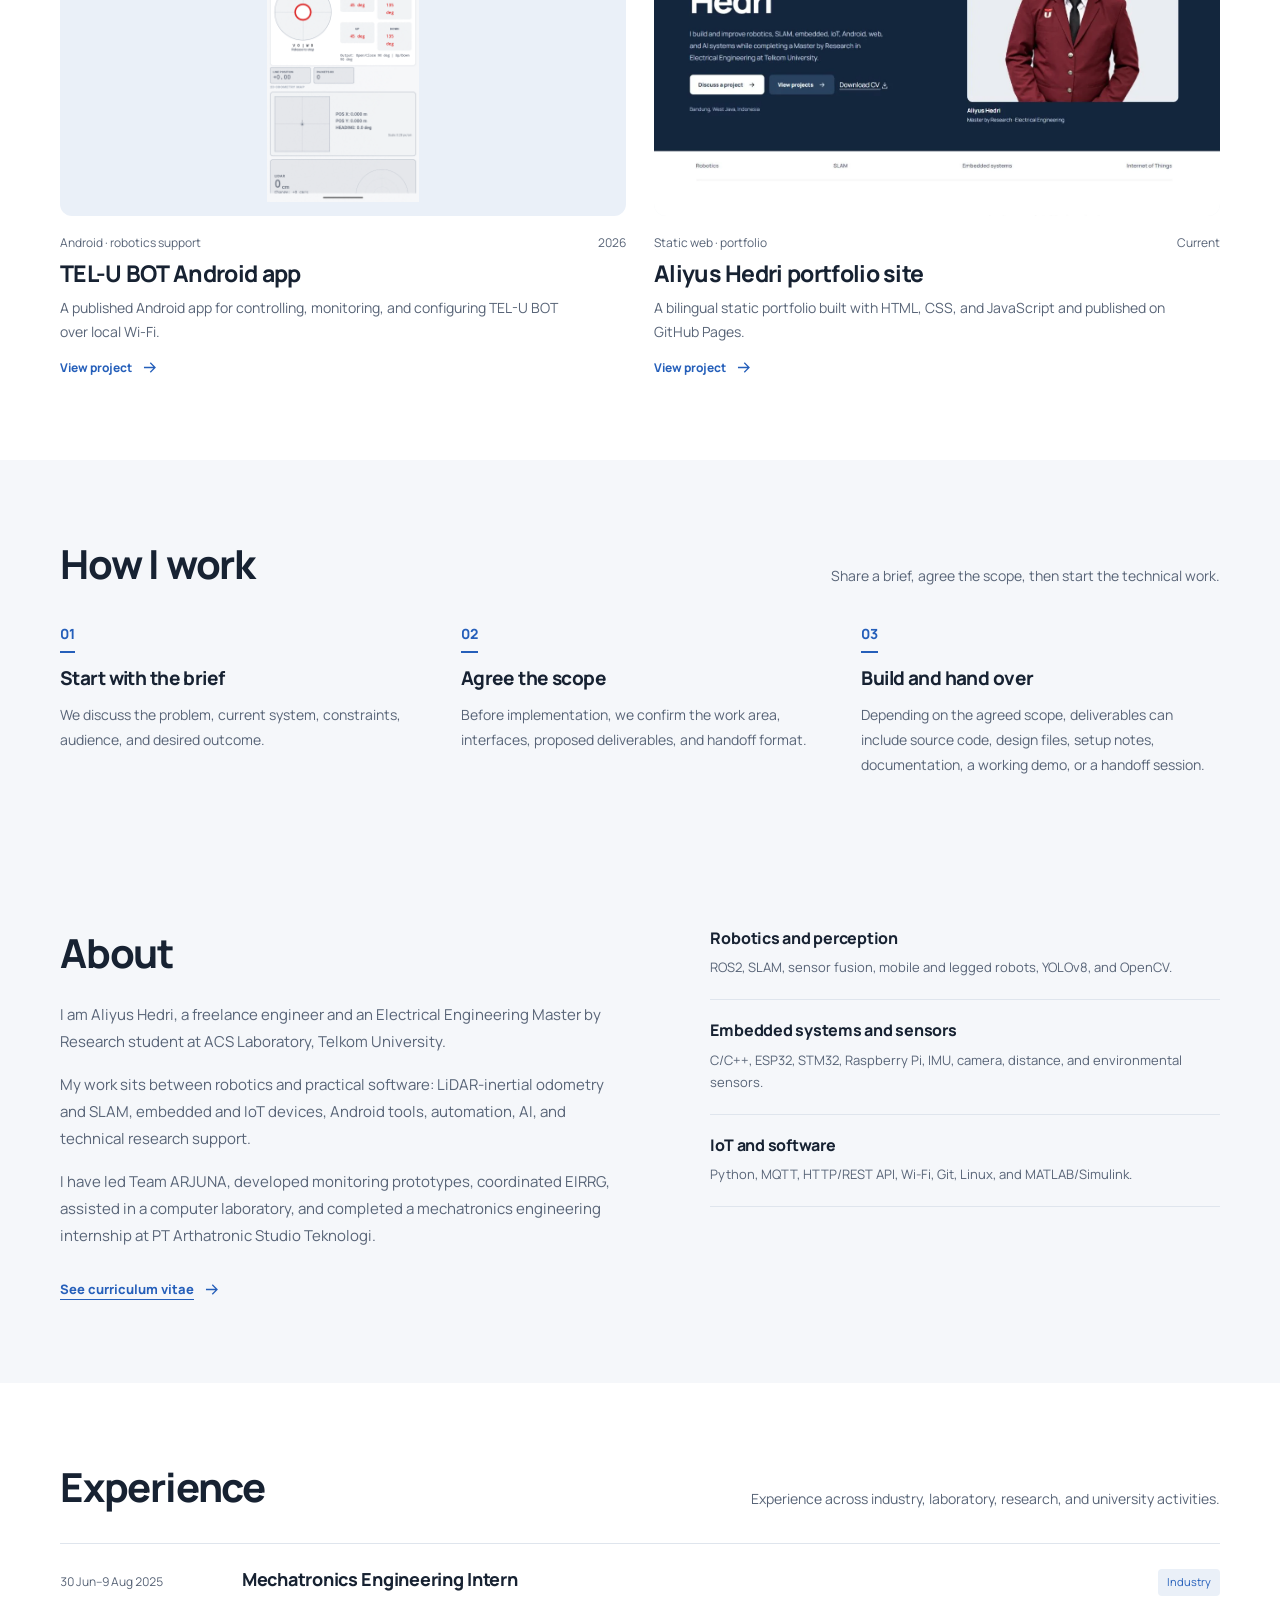
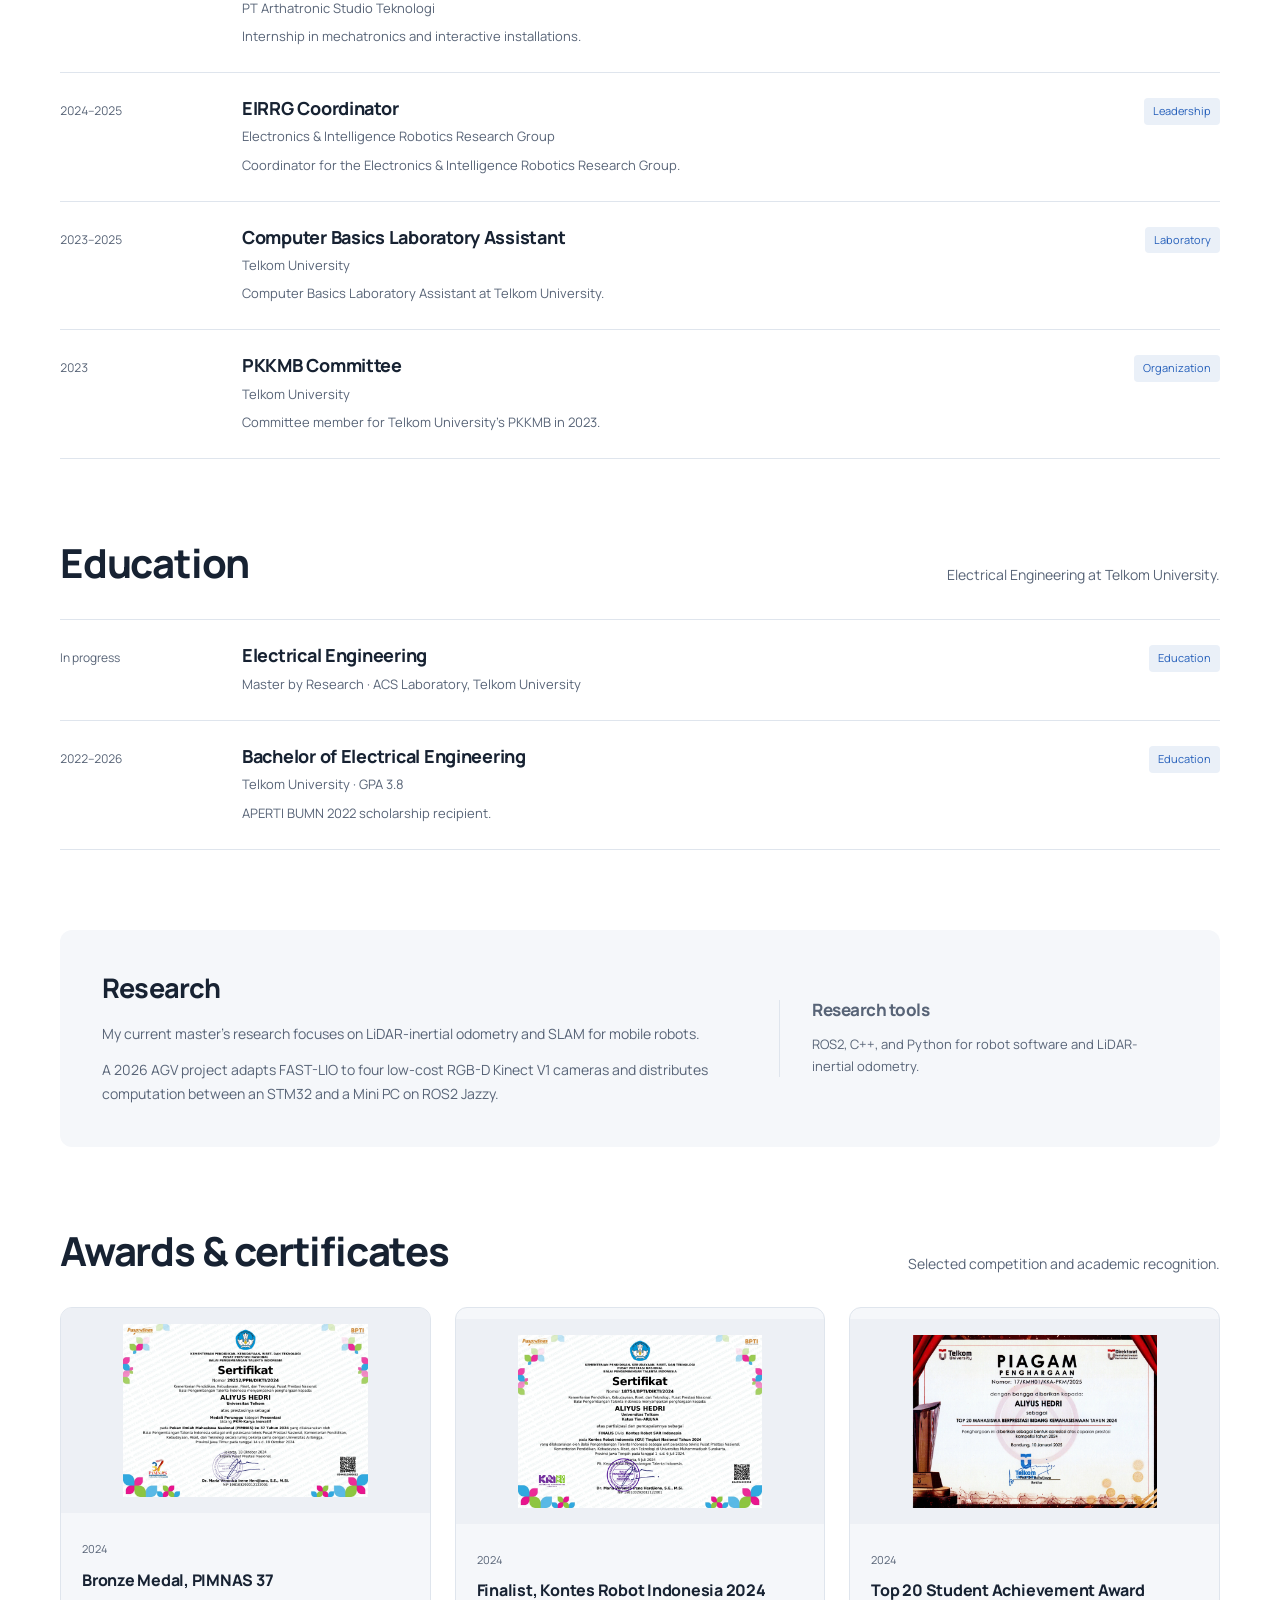
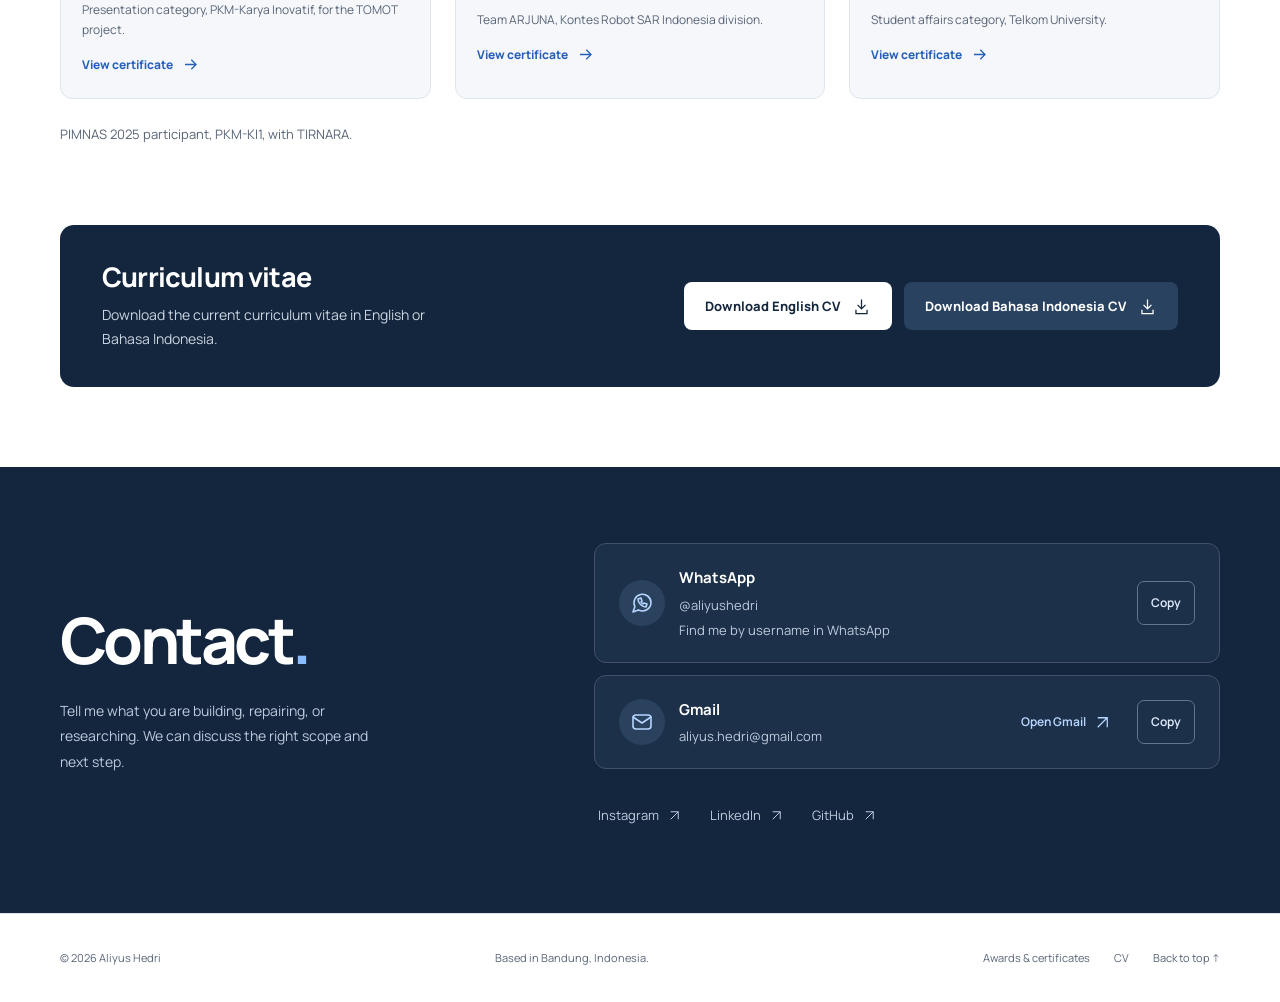
==== commit fbbbca82: "Clarify freelance services and refresh bilingual CVs" ====
--- a/index.html
+++ b/index.html
@@ -1,27 +1,31 @@
 <!doctype html>
-<html lang="en"><head><meta charset="utf-8"><meta name="viewport" content="width=device-width, initial-scale=1"><meta name="theme-color" content="#14263d"><meta name="description" content="Portfolio of Aliyus Hedri, an Electrical Engineering master&#x27;s student working on robotics, SLAM, embedded systems, IoT, and AI."><title>Aliyus Hedri | Robotics &amp; Embedded Systems</title><link rel="icon" type="image/png" href="assets/images/logo.png"><link rel="preload" href="assets/fonts/manrope-latin.woff2" as="font" type="font/woff2" crossorigin><link rel="stylesheet" href="styles.css"><script src="app.js" defer></script></head><body data-locale="en"><a class="skip-link" href="#main">Skip to main content</a>
+<html lang="en"><head><meta charset="utf-8"><meta name="viewport" content="width=device-width, initial-scale=1"><meta name="theme-color" content="#14263d"><meta name="description" content="Aliyus Hedri is a freelance robotics and embedded engineer and Electrical Engineering Master by Research student working across SLAM, IoT, Android, web, AI, and research support."><meta name="robots" content="index,follow"><link rel="canonical" href="https://aliyushedri-portfolio.tech/"><link rel="alternate" hreflang="en" href="https://aliyushedri-portfolio.tech/"><link rel="alternate" hreflang="id" href="https://aliyushedri-portfolio.tech/id/"><link rel="alternate" hreflang="x-default" href="https://aliyushedri-portfolio.tech/"><meta property="og:type" content="website"><meta property="og:site_name" content="Aliyus Hedri"><meta property="og:locale" content="en_US"><meta property="og:locale:alternate" content="id_ID"><meta property="og:url" content="https://aliyushedri-portfolio.tech/"><meta property="og:title" content="Aliyus Hedri | Freelance Robotics &amp; Embedded Engineer"><meta property="og:description" content="Aliyus Hedri is a freelance robotics and embedded engineer and Electrical Engineering Master by Research student working across SLAM, IoT, Android, web, AI, and research support."><meta property="og:image" content="https://aliyushedri-portfolio.tech/assets/images/aliyus.webp"><meta property="og:image:alt" content="Aliyus Hedri | Freelance Robotics &amp; Embedded Engineer"><meta name="twitter:card" content="summary_large_image"><meta name="twitter:title" content="Aliyus Hedri | Freelance Robotics &amp; Embedded Engineer"><meta name="twitter:description" content="Aliyus Hedri is a freelance robotics and embedded engineer and Electrical Engineering Master by Research student working across SLAM, IoT, Android, web, AI, and research support."><meta name="twitter:image" content="https://aliyushedri-portfolio.tech/assets/images/aliyus.webp"><title>Aliyus Hedri | Freelance Robotics &amp; Embedded Engineer</title><link rel="icon" type="image/png" href="assets/images/logo.png"><link rel="preload" href="assets/fonts/manrope-latin.woff2" as="font" type="font/woff2" crossorigin><link rel="stylesheet" href="styles.css"><script type="application/ld+json">{"@context":"https://schema.org","@type":"Person","name":"Aliyus Hedri","url":"https://aliyushedri-portfolio.tech/","jobTitle":"Freelance Robotics & Embedded Engineer","sameAs":["https://www.linkedin.com/in/aliyushedri/","https://github.com/aliyushedri","https://www.instagram.com/aliyushedri"]}</script><script src="app.js" defer></script></head><body data-locale="en"><a class="skip-link" href="#main">Skip to main content</a>
 <header class="site-header"><div class="container header-inner">
-<a class="brand" href="index.html" aria-label="Aliyus Hedri, home"><img class="logo" src="assets/images/logo.png" alt="Aliyus Hedri logo" width="140" height="100"></a>
-<div class="language-control" aria-label="Language selection"><span>EN</span><button class="language-switch" type="button" role="switch" aria-checked="false" aria-label="Switch to Bahasa Indonesia" data-language-target="index-id.html"><span class="switch-thumb"></span></button><span>ID</span></div>
+<a class="brand" href="./" aria-label="Aliyus Hedri, home"><img class="logo" src="assets/images/logo.png" alt="Aliyus Hedri logo" width="140" height="100"></a>
+<div class="language-control" aria-label="Language selection"><span>EN</span><button class="language-switch" type="button" role="switch" aria-checked="false" aria-label="Switch to Bahasa Indonesia" data-language-target="id/"><span class="switch-thumb"></span></button><span>ID</span></div>
 <button class="nav-toggle" type="button" aria-expanded="false" aria-controls="navigation" aria-label="Open navigation menu"><svg class="icon" viewBox="0 0 24 24" fill="none" stroke="currentColor" stroke-width="1.6" aria-hidden="true"><path d="M4 7h16M4 12h16M4 17h16"/></svg></button>
-<nav class="desktop-nav" id="navigation" aria-label="Main navigation"><a href="index.html#projects">Projects</a><a href="index.html#about">About</a><a href="index.html#experience">Experience</a><a href="index.html#awards">Awards &amp; certificates</a><a href="index.html#cv">CV</a><a class="nav-contact" href="index.html#contact">Contact <svg class="icon" viewBox="0 0 24 24" fill="none" stroke="currentColor" stroke-width="1.6" aria-hidden="true"><path d="M6 18 18 6M6 6h12v12"/></svg></a></nav>
+<nav class="desktop-nav" id="navigation" aria-label="Main navigation"><a href="./#services">Services</a><a href="./#projects">Projects</a><a href="./#about">About</a><a class="nav-contact" href="./#contact">Contact <svg class="icon" viewBox="0 0 24 24" fill="none" stroke="currentColor" stroke-width="1.6" aria-hidden="true"><path d="M6 18 18 6M6 6h12v12"/></svg></a></nav>
 </div></header><main id="main">
-<section class="hero container" aria-labelledby="hero-title"><div class="hero-copy"><p class="intro-line">Robotics &amp; Embedded Systems</p><h1 id="hero-title">Aliyus<br>Hedri</h1><p class="hero-description">Electrical Engineering master&#x27;s student at Telkom University working across robotics, SLAM, embedded systems, IoT, and AI.</p><div class="hero-actions"><a class="button button-primary" href="#projects">View selected projects <svg class="icon" viewBox="0 0 24 24" fill="none" stroke="currentColor" stroke-width="1.6" aria-hidden="true"><path d="M5 12h14M13 6l6 6-6 6"/></svg></a><a class="button button-secondary" href="assets/documents/CV-Aliyus-Hedri-EN.pdf" download>Download CV <svg class="icon" viewBox="0 0 24 24" fill="none" stroke="currentColor" stroke-width="1.6" aria-hidden="true"><path d="M12 3v12m-5-5 5 5 5-5M5 16v5h14v-5"/></svg></a></div><p class="hero-location">Bandung, West Java, Indonesia</p></div><figure class="hero-portrait"><img src="assets/images/aliyus.webp" alt="Aliyus Hedri wearing a Telkom University jacket" width="1334" height="1179" fetchpriority="high"><figcaption class="portrait-caption"><strong>Aliyus Hedri</strong><span>Master by Research · Electrical Engineering</span></figcaption></figure></section>
+<section class="hero container" aria-labelledby="hero-title"><div class="hero-copy"><p class="intro-line">Freelance Robotics &amp; Embedded Engineer</p><h1 id="hero-title">Aliyus<br>Hedri</h1><p class="hero-description">I build and improve robotics, SLAM, embedded, IoT, Android, web, and AI systems while completing a Master by Research in Electrical Engineering at Telkom University.</p><div class="hero-actions"><a class="button button-primary" href="#contact">Discuss a project <svg class="icon" viewBox="0 0 24 24" fill="none" stroke="currentColor" stroke-width="1.6" aria-hidden="true"><path d="M5 12h14M13 6l6 6-6 6"/></svg></a><a class="button button-secondary" href="#projects">View projects <svg class="icon" viewBox="0 0 24 24" fill="none" stroke="currentColor" stroke-width="1.6" aria-hidden="true"><path d="M5 12h14M13 6l6 6-6 6"/></svg></a><a class="hero-cv-link" href="assets/documents/CV-Aliyus-Hedri-EN.pdf" download>Download CV <svg class="icon" viewBox="0 0 24 24" fill="none" stroke="currentColor" stroke-width="1.6" aria-hidden="true"><path d="M12 3v12m-5-5 5 5 5-5M5 16v5h14v-5"/></svg></a></div><p class="hero-location">Bandung, West Java, Indonesia</p></div><figure class="hero-portrait"><img src="assets/images/aliyus.webp" alt="Aliyus Hedri wearing a Telkom University jacket" width="1334" height="1179" fetchpriority="high"><figcaption class="portrait-caption"><strong>Aliyus Hedri</strong><span>Master by Research · Electrical Engineering</span></figcaption></figure></section>
 <div class="container hero-footnote"><span>Robotics</span><span>SLAM</span><span>Embedded systems</span><span>Internet of Things</span></div>
 
-<section class="section container" id="projects" aria-labelledby="projects-title"><div class="section-heading"><h2 id="projects-title">Selected projects</h2><p>Documented projects across robotics, embedded systems, IoT, and mechatronics from 2023 to 2025.</p></div><div class="project-filters" role="group" aria-label="Filter projects by field"><button class="filter-button" type="button" data-filter="all" aria-pressed="true">All projects</button><button class="filter-button" type="button" data-filter="robotics" aria-pressed="false">Robotics</button><button class="filter-button" type="button" data-filter="embedded" aria-pressed="false">Embedded</button><button class="filter-button" type="button" data-filter="iot" aria-pressed="false">IoT</button></div><p id="filter-status" class="sr-only" role="status" aria-live="polite">4 projects shown</p><div class="project-grid"><a class="project-card" href="proyek-hexapod.html" data-category="robotics vision"><div class="project-image image-hexapod"><img src="assets/images/hexapod.webp" alt="ARJUNA hexapod robot during a robotics competition" width="1200" height="900" loading="lazy"></div><div class="project-meta"><span>Robotics &amp; computer vision</span><span>2023–2024</span></div><h3>ARJUNA hexapod robot</h3><p class="project-summary">Automatic IMU-based balance and real-time YOLOv8 object detection for a six-legged robot.</p><span class="project-link">View project <svg class="icon" viewBox="0 0 24 24" fill="none" stroke="currentColor" stroke-width="1.6" aria-hidden="true"><path d="M5 12h14M13 6l6 6-6 6"/></svg></span></a><a class="project-card" href="proyek-tomot.html" data-category="embedded iot"><div class="project-image image-tomot"><img src="assets/images/tomot.webp" alt="TOMOT portable soil monitoring device" width="1200" height="900" loading="lazy"></div><div class="project-meta"><span>Embedded systems &amp; agriculture</span><span>2024</span></div><h3>TOMOT</h3><p class="project-summary">A portable soil monitoring stick for checking parameters used in fertilization decisions.</p><span class="project-link">View project <svg class="icon" viewBox="0 0 24 24" fill="none" stroke="currentColor" stroke-width="1.6" aria-hidden="true"><path d="M5 12h14M13 6l6 6-6 6"/></svg></span></a><a class="project-card" href="proyek-instalasi.html" data-category="embedded"><div class="project-image image-nawa"><img src="assets/images/nawa.webp" alt="Nawa Majika interactive installation documented during an internship" width="1200" height="900" loading="lazy"></div><div class="project-meta"><span>Mechatronics &amp; interactive installations</span><span>2025</span></div><h3>Nawa Majika &amp; Skyward installations</h3><p class="project-summary">Installation documentation from an internship at PT Arthatronic Studio Teknologi.</p><span class="project-link">View project <svg class="icon" viewBox="0 0 24 24" fill="none" stroke="currentColor" stroke-width="1.6" aria-hidden="true"><path d="M5 12h14M13 6l6 6-6 6"/></svg></span></a><a class="project-card" href="proyek-kualitas-air.html" data-category="embedded iot"><div class="project-image image-water"><img src="assets/images/water.webp" alt="ESP32 household water quality monitoring prototype" width="1200" height="900" loading="lazy"></div><div class="project-meta"><span>Internet of Things</span><span>2025</span></div><h3>Household water quality monitoring</h3><p class="project-summary">An ESP32 prototype that sends pH, temperature, and turbidity readings to a cloud dashboard.</p><span class="project-link">View project <svg class="icon" viewBox="0 0 24 24" fill="none" stroke="currentColor" stroke-width="1.6" aria-hidden="true"><path d="M5 12h14M13 6l6 6-6 6"/></svg></span></a></div></section>
+<section class="services-section section container" id="services" aria-labelledby="services-title"><div class="section-heading"><h2 id="services-title">Services</h2><p>Engineering support for individuals, small businesses, startups, companies, and research teams. I work remotely; onsite work, full projects, and debugging can be discussed.</p></div><div class="service-grid"><article class="service-card"><h3>Robotics, SLAM &amp; embedded IoT</h3><p>Build or improve robot and device systems around ROS2, LiDAR, sensors, embedded boards, and connected data flows.</p><p class="service-tools"><span>Typical tools</span>ROS2 · C/C++ · Python · Arduino · ESP32 · Raspberry Pi</p></article><article class="service-card"><h3>PCB design &amp; automation</h3><p>Turn a circuit idea into a practical board or automation flow, from schematic and layout work to embedded integration.</p><p class="service-tools"><span>Typical tools</span>EasyEDA · EasyEDA Pro · Arduino · ESP32 · automation</p></article><article class="service-card"><h3>Android &amp; web development</h3><p>Build Android apps for device control or internal workflows, and static websites for portfolios, businesses, and projects.</p><p class="service-tools"><span>Typical tools</span>Android Studio · HTML · CSS · JavaScript · GitHub Pages</p></article><article class="service-card"><h3>AI, bots &amp; machine learning</h3><p>Integrate LLMs into automation, build Telegram bots with or without AI, and train ML/DL models for image detection and processing on embedded or standalone systems.</p><p class="service-tools"><span>Typical tools</span>LLM integration · Telegram bots · ML/DL · computer vision</p></article><article class="service-card"><h3>Research assistance, papers &amp; LaTeX</h3><p>Help structure technical work, edit research papers or journal manuscripts, and prepare LaTeX documents around an agreed research scope.</p><p class="service-tools"><span>Typical tools</span>Technical writing · paper editing · LaTeX · research workflow</p></article></div></section>
 
-<section class="about-section" id="about" aria-labelledby="about-title"><div class="container about-grid"><div class="about-copy"><h2 id="about-title">About</h2><p>I am an Electrical Engineering master&#x27;s student in Telkom University&#x27;s Master by Research program. My documented work covers robotics, SLAM, embedded systems, IoT, and AI.</p><p>Project records include leading Team ARJUNA, building monitoring prototypes, and an internship as a Mechatronics Engineer. The pages identify the documented scope and outcomes for each project.</p><a class="text-link" href="index.html#cv">See curriculum vitae <svg class="icon" viewBox="0 0 24 24" fill="none" stroke="currentColor" stroke-width="1.6" aria-hidden="true"><path d="M5 12h14M13 6l6 6-6 6"/></svg></a></div><div class="expertise-list"><div class="expertise-item"><h3>Robotics and perception</h3><p>ROS2, SLAM, sensor fusion, mobile and legged robots, YOLOv8, and OpenCV.</p></div><div class="expertise-item"><h3>Embedded systems and sensors</h3><p>C/C++, ESP32, STM32, Raspberry Pi, IMU, camera, distance, and environmental sensors.</p></div><div class="expertise-item"><h3>IoT and software</h3><p>Python, MQTT, HTTP/REST API, Wi-Fi, Git, Linux, and MATLAB/Simulink.</p></div></div></div></section>
+<section class="section container" id="projects" aria-labelledby="projects-title"><div class="section-heading"><h2 id="projects-title">Selected projects</h2><p>Robotics, embedded, and software projects from research, competitions, and development work.</p></div><div class="project-filters" role="group" aria-label="Filter projects by field"><button class="filter-button" type="button" data-filter="all" aria-pressed="true">All projects</button><button class="filter-button" type="button" data-filter="robotics" aria-pressed="false">Robotics</button><button class="filter-button" type="button" data-filter="embedded" aria-pressed="false">Embedded</button><button class="filter-button" type="button" data-filter="iot" aria-pressed="false">IoT</button><button class="filter-button" type="button" data-filter="software" aria-pressed="false">Software</button><button class="filter-button" type="button" data-filter="ai" aria-pressed="false">AI</button></div><p id="filter-status" class="sr-only" role="status" aria-live="polite">6 projects shown</p><div class="project-grid"><a class="project-card" href="proyek-hexapod.html" data-category="robotics ai"><div class="project-image image-hexapod"><img src="assets/images/hexapod.webp" alt="ARJUNA hexapod robot during a robotics competition" width="1200" height="900" loading="lazy"></div><div class="project-meta"><span>Robotics &amp; computer vision</span><span>2023–2024</span></div><h3>ARJUNA hexapod robot</h3><p class="project-summary">Automatic IMU-based balance and real-time YOLOv8 object detection for a six-legged robot.</p><span class="project-link">View project <svg class="icon" viewBox="0 0 24 24" fill="none" stroke="currentColor" stroke-width="1.6" aria-hidden="true"><path d="M5 12h14M13 6l6 6-6 6"/></svg></span></a><a class="project-card" href="proyek-tomot.html" data-category="embedded iot"><div class="project-image image-tomot"><img src="assets/images/tomot.webp" alt="TOMOT portable soil monitoring device" width="1200" height="900" loading="lazy"></div><div class="project-meta"><span>Embedded systems &amp; agriculture</span><span>2024</span></div><h3>TOMOT</h3><p class="project-summary">A portable soil monitoring stick for checking parameters used in fertilization decisions.</p><span class="project-link">View project <svg class="icon" viewBox="0 0 24 24" fill="none" stroke="currentColor" stroke-width="1.6" aria-hidden="true"><path d="M5 12h14M13 6l6 6-6 6"/></svg></span></a><a class="project-card" href="proyek-instalasi.html" data-category="embedded"><div class="project-image image-nawa"><img src="assets/images/nawa.webp" alt="Nawa Majika interactive installation during an internship" width="1200" height="900" loading="lazy"></div><div class="project-meta"><span>Mechatronics &amp; interactive installations</span><span>2025</span></div><h3>Nawa Majika &amp; Skyward installations</h3><p class="project-summary">Interactive installation work encountered during an internship at PT Arthatronic Studio Teknologi.</p><span class="project-link">View project <svg class="icon" viewBox="0 0 24 24" fill="none" stroke="currentColor" stroke-width="1.6" aria-hidden="true"><path d="M5 12h14M13 6l6 6-6 6"/></svg></span></a><a class="project-card" href="proyek-kualitas-air.html" data-category="embedded iot"><div class="project-image image-water"><img src="assets/images/water.webp" alt="ESP32 household water quality monitoring prototype" width="1200" height="900" loading="lazy"></div><div class="project-meta"><span>Internet of Things</span><span>2025</span></div><h3>Household water quality monitoring</h3><p class="project-summary">An ESP32 prototype that sends pH, temperature, and turbidity readings to a cloud dashboard.</p><span class="project-link">View project <svg class="icon" viewBox="0 0 24 24" fill="none" stroke="currentColor" stroke-width="1.6" aria-hidden="true"><path d="M5 12h14M13 6l6 6-6 6"/></svg></span></a><a class="project-card" href="proyek-telubot-android.html" data-category="software android robotics"><div class="project-image image-telubot"><img src="assets/images/telubot.webp" alt="TEL-U BOT Android app project" width="1200" height="900" loading="lazy"></div><div class="project-meta"><span>Android · robotics support</span><span>2026</span></div><h3>TEL-U BOT Android app</h3><p class="project-summary">A published Android app for controlling, monitoring, and configuring TEL-U BOT over local Wi-Fi.</p><span class="project-link">View project <svg class="icon" viewBox="0 0 24 24" fill="none" stroke="currentColor" stroke-width="1.6" aria-hidden="true"><path d="M5 12h14M13 6l6 6-6 6"/></svg></span></a><a class="project-card" href="proyek-portfolio-site.html" data-category="software web"><div class="project-image image-portfolio"><img src="assets/images/portfolio.webp" alt="Aliyus Hedri portfolio website" width="1200" height="900" loading="lazy"></div><div class="project-meta"><span>Static web · portfolio</span><span>Current</span></div><h3>Aliyus Hedri portfolio site</h3><p class="project-summary">A bilingual static portfolio built with HTML, CSS, and JavaScript and published on GitHub Pages.</p><span class="project-link">View project <svg class="icon" viewBox="0 0 24 24" fill="none" stroke="currentColor" stroke-width="1.6" aria-hidden="true"><path d="M5 12h14M13 6l6 6-6 6"/></svg></span></a></div></section>
 
-<section class="section container" id="experience" aria-labelledby="experience-title"><div class="section-heading"><h2 id="experience-title">Experience</h2><p>Industry, laboratory, and organizational roles recorded in the CV.</p></div><div class="experience-list"><article class="experience-item"><p class="experience-period">30 Jun–9 Aug 2025</p><div class="experience-detail"><h3>Mechatronics Engineer Intern</h3><p>PT Arthatronic Studio Teknologi</p><p>The CV records this internship period; the supplied documents do not list specific individual deliverables.</p></div><span class="experience-type">Industry</span></article><article class="experience-item"><p class="experience-period">2024–2025</p><div class="experience-detail"><h3>EIRRG Coordinator</h3><p>Electronics &amp; Intelligence Robotics Research Group</p><p>Coordinator for the Electronics &amp; Intelligence Robotics Research Group.</p></div><span class="experience-type">Leadership</span></article><article class="experience-item"><p class="experience-period">2023–2025</p><div class="experience-detail"><h3>Computer Basics Laboratory Assistant</h3><p>Telkom University</p><p>Computer Basics Laboratory Assistant at Telkom University.</p></div><span class="experience-type">Laboratory</span></article><article class="experience-item"><p class="experience-period">2023</p><div class="experience-detail"><h3>PKKMB Committee</h3><p>Telkom University</p><p>Committee member for Telkom University&#x27;s PKKMB in 2023.</p></div><span class="experience-type">Organization</span></article></div></section>
+<section class="process-section section" id="how-work" aria-labelledby="how-work-title"><div class="container"><div class="section-heading"><h2 id="how-work-title">How I work</h2><p>Share a brief, agree the scope, then start the technical work.</p></div><div class="process-grid"><article class="process-step"><span class="process-number" aria-hidden="true">01</span><h3>Start with the brief</h3><p>We discuss the problem, current system, constraints, audience, and desired outcome.</p></article><article class="process-step"><span class="process-number" aria-hidden="true">02</span><h3>Agree the scope</h3><p>Before implementation, we confirm the work area, interfaces, proposed deliverables, and handoff format.</p></article><article class="process-step"><span class="process-number" aria-hidden="true">03</span><h3>Build and hand over</h3><p>Depending on the agreed scope, deliverables can include source code, design files, setup notes, documentation, a working demo, or a handoff session.</p></article></div></div></section>
 
-<section class="section container" id="education" aria-labelledby="education-title"><div class="section-heading"><h2 id="education-title">Education</h2><p>Formal education recorded in the CV.</p></div><div class="experience-list"><article class="experience-item"><p class="experience-period">In progress</p><div class="experience-detail"><h3>Electrical Engineering</h3><p>Master by Research · Telkom University</p></div><span class="experience-type">Education</span></article><article class="experience-item"><p class="experience-period">2022–2026</p><div class="experience-detail"><h3>Bachelor of Electrical Engineering</h3><p>Telkom University · GPA 3.8</p><p>APERTI BUMN 2022 scholarship recipient.</p></div><span class="experience-type">Education</span></article><article class="experience-item"><p class="experience-period">2019–2022</p><div class="experience-detail"><h3>SMA Negeri Plus Provinsi Riau</h3><p>Science track</p><p>Graduated with good standing.</p></div><span class="experience-type">Education</span></article></div></section>
+<section class="about-section" id="about" aria-labelledby="about-title"><div class="container about-grid"><div class="about-copy"><h2 id="about-title">About</h2><p>I am Aliyus Hedri, a freelance engineer and an Electrical Engineering Master by Research student at ACS Laboratory, Telkom University.</p><p>My work sits between robotics and practical software: LiDAR-inertial odometry and SLAM, embedded and IoT devices, Android tools, automation, AI, and technical research support.</p><p>I have led Team ARJUNA, developed monitoring prototypes, coordinated EIRRG, assisted in a computer laboratory, and completed a mechatronics engineering internship at PT Arthatronic Studio Teknologi.</p><a class="text-link" href="./#cv">See curriculum vitae <svg class="icon" viewBox="0 0 24 24" fill="none" stroke="currentColor" stroke-width="1.6" aria-hidden="true"><path d="M5 12h14M13 6l6 6-6 6"/></svg></a></div><div class="expertise-list"><div class="expertise-item"><h3>Robotics and perception</h3><p>ROS2, SLAM, sensor fusion, mobile and legged robots, YOLOv8, and OpenCV.</p></div><div class="expertise-item"><h3>Embedded systems and sensors</h3><p>C/C++, ESP32, STM32, Raspberry Pi, IMU, camera, distance, and environmental sensors.</p></div><div class="expertise-item"><h3>IoT and software</h3><p>Python, MQTT, HTTP/REST API, Wi-Fi, Git, Linux, and MATLAB/Simulink.</p></div></div></div></section>
 
-<section class="container research-block" id="research" aria-labelledby="research-title"><div class="research-copy"><h2 id="research-title">Research</h2><p>My current master&#x27;s research focuses on LiDAR-inertial odometry and SLAM for mobile robots.</p><p>A 2026 AGV project adapts FAST-LIO to four low-cost RGB-D Kinect V1 cameras and distributes computation between an STM32 and a Mini PC on ROS2 Jazzy.</p></div><aside class="research-note"><span class="research-symbol" aria-hidden="true">3D</span><h3>Design target</h3><p>RMSE ≤10 cm is listed as a design target for the AGV project; it is not a reported experimental result.</p></aside></section>
+<section class="section container" id="experience" aria-labelledby="experience-title"><div class="section-heading"><h2 id="experience-title">Experience</h2><p>Experience across industry, laboratory, research, and university activities.</p></div><div class="experience-list"><article class="experience-item"><p class="experience-period">30 Jun–9 Aug 2025</p><div class="experience-detail"><h3>Mechatronics Engineering Intern</h3><p>PT Arthatronic Studio Teknologi</p><p>Internship in mechatronics and interactive installations.</p></div><span class="experience-type">Industry</span></article><article class="experience-item"><p class="experience-period">2024–2025</p><div class="experience-detail"><h3>EIRRG Coordinator</h3><p>Electronics &amp; Intelligence Robotics Research Group</p><p>Coordinator for the Electronics &amp; Intelligence Robotics Research Group.</p></div><span class="experience-type">Leadership</span></article><article class="experience-item"><p class="experience-period">2023–2025</p><div class="experience-detail"><h3>Computer Basics Laboratory Assistant</h3><p>Telkom University</p><p>Computer Basics Laboratory Assistant at Telkom University.</p></div><span class="experience-type">Laboratory</span></article><article class="experience-item"><p class="experience-period">2023</p><div class="experience-detail"><h3>PKKMB Committee</h3><p>Telkom University</p><p>Committee member for Telkom University&#x27;s PKKMB in 2023.</p></div><span class="experience-type">Organization</span></article></div></section>
 
-<section class="section award-section" id="awards" aria-labelledby="awards-title"><div class="container"><div class="section-heading"><h2 id="awards-title">Awards &amp; certificates</h2><p>Selected competition and academic recognition recorded in the certificates and CV.</p></div><div class="award-grid"><button class="award-card" type="button" data-certificate="assets/images/pimnas-2024.webp" data-certificate-title="Bronze Medal, PIMNAS 37" aria-label="View certificate: Bronze Medal, PIMNAS 37"><div class="award-image"><img src="assets/images/pimnas-2024.webp" alt="Certificate: Bronze Medal, PIMNAS 37" width="800" height="560" loading="lazy"></div><div class="award-content"><span class="award-year">2024</span><h3>Bronze Medal, PIMNAS 37</h3><p>Presentation category, PKM-Karya Inovatif, for the TOMOT project.</p><span class="project-link">View certificate <svg class="icon" viewBox="0 0 24 24" fill="none" stroke="currentColor" stroke-width="1.6" aria-hidden="true"><path d="M5 12h14M13 6l6 6-6 6"/></svg></span></div></button><button class="award-card" type="button" data-certificate="assets/images/kri-2024.webp" data-certificate-title="Finalist, Kontes Robot Indonesia 2024" aria-label="View certificate: Finalist, Kontes Robot Indonesia 2024"><div class="award-image"><img src="assets/images/kri-2024.webp" alt="Certificate: Finalist, Kontes Robot Indonesia 2024" width="800" height="560" loading="lazy"></div><div class="award-content"><span class="award-year">2024</span><h3>Finalist, Kontes Robot Indonesia 2024</h3><p>Team ARJUNA, Kontes Robot SAR Indonesia division.</p><span class="project-link">View certificate <svg class="icon" viewBox="0 0 24 24" fill="none" stroke="currentColor" stroke-width="1.6" aria-hidden="true"><path d="M5 12h14M13 6l6 6-6 6"/></svg></span></div></button><button class="award-card" type="button" data-certificate="assets/images/mawapres-2024.webp" data-certificate-title="Top 20 Student Achievement Award" aria-label="View certificate: Top 20 Student Achievement Award"><div class="award-image"><img src="assets/images/mawapres-2024.webp" alt="Certificate: Top 20 Student Achievement Award" width="800" height="560" loading="lazy"></div><div class="award-content"><span class="award-year">2024</span><h3>Top 20 Student Achievement Award</h3><p>Student affairs category, Telkom University.</p><span class="project-link">View certificate <svg class="icon" viewBox="0 0 24 24" fill="none" stroke="currentColor" stroke-width="1.6" aria-hidden="true"><path d="M5 12h14M13 6l6 6-6 6"/></svg></span></div></button></div><p class="additional-award">Additional record: participant in PIMNAS 2025, PKM-KI1, with TIRNARA.</p></div></section>
+<section class="section compact-section container" id="education" aria-labelledby="education-title"><div class="section-heading"><h2 id="education-title">Education</h2><p>Electrical Engineering at Telkom University.</p></div><div class="experience-list"><article class="experience-item"><p class="experience-period">In progress</p><div class="experience-detail"><h3>Electrical Engineering</h3><p>Master by Research · ACS Laboratory, Telkom University</p></div><span class="experience-type">Education</span></article><article class="experience-item"><p class="experience-period">2022–2026</p><div class="experience-detail"><h3>Bachelor of Electrical Engineering</h3><p>Telkom University · GPA 3.8</p><p>APERTI BUMN 2022 scholarship recipient.</p></div><span class="experience-type">Education</span></article></div></section>
+
+<section class="container research-block" id="research" aria-labelledby="research-title"><div class="research-copy"><h2 id="research-title">Research</h2><p>My current master&#x27;s research focuses on LiDAR-inertial odometry and SLAM for mobile robots.</p><p>A 2026 AGV project adapts FAST-LIO to four low-cost RGB-D Kinect V1 cameras and distributes computation between an STM32 and a Mini PC on ROS2 Jazzy.</p></div><aside class="research-note"><span class="research-symbol" aria-hidden="true">3D</span><h3>Research tools</h3><p>ROS2, C++, and Python for robot software and LiDAR-inertial odometry.</p></aside></section>
+
+<section class="section award-section" id="awards" aria-labelledby="awards-title"><div class="container"><div class="section-heading"><h2 id="awards-title">Awards &amp; certificates</h2><p>Selected competition and academic recognition.</p></div><div class="award-grid"><button class="award-card" type="button" data-certificate="assets/images/pimnas-2024.webp" data-certificate-title="Bronze Medal, PIMNAS 37" aria-label="View certificate: Bronze Medal, PIMNAS 37"><div class="award-image"><img src="assets/images/pimnas-2024.webp" alt="Certificate: Bronze Medal, PIMNAS 37" width="800" height="560" loading="lazy"></div><div class="award-content"><span class="award-year">2024</span><h3>Bronze Medal, PIMNAS 37</h3><p>Presentation category, PKM-Karya Inovatif, for the TOMOT project.</p><span class="project-link">View certificate <svg class="icon" viewBox="0 0 24 24" fill="none" stroke="currentColor" stroke-width="1.6" aria-hidden="true"><path d="M5 12h14M13 6l6 6-6 6"/></svg></span></div></button><button class="award-card" type="button" data-certificate="assets/images/kri-2024.webp" data-certificate-title="Finalist, Kontes Robot Indonesia 2024" aria-label="View certificate: Finalist, Kontes Robot Indonesia 2024"><div class="award-image"><img src="assets/images/kri-2024.webp" alt="Certificate: Finalist, Kontes Robot Indonesia 2024" width="800" height="560" loading="lazy"></div><div class="award-content"><span class="award-year">2024</span><h3>Finalist, Kontes Robot Indonesia 2024</h3><p>Team ARJUNA, Kontes Robot SAR Indonesia division.</p><span class="project-link">View certificate <svg class="icon" viewBox="0 0 24 24" fill="none" stroke="currentColor" stroke-width="1.6" aria-hidden="true"><path d="M5 12h14M13 6l6 6-6 6"/></svg></span></div></button><button class="award-card" type="button" data-certificate="assets/images/mawapres-2024.webp" data-certificate-title="Top 20 Student Achievement Award" aria-label="View certificate: Top 20 Student Achievement Award"><div class="award-image"><img src="assets/images/mawapres-2024.webp" alt="Certificate: Top 20 Student Achievement Award" width="800" height="560" loading="lazy"></div><div class="award-content"><span class="award-year">2024</span><h3>Top 20 Student Achievement Award</h3><p>Student affairs category, Telkom University.</p><span class="project-link">View certificate <svg class="icon" viewBox="0 0 24 24" fill="none" stroke="currentColor" stroke-width="1.6" aria-hidden="true"><path d="M5 12h14M13 6l6 6-6 6"/></svg></span></div></button></div><p class="additional-award">PIMNAS 2025 participant, PKM-KI1, with TIRNARA.</p></div></section>
 
 <section class="cv-section container" id="cv" aria-labelledby="cv-title"><div class="section-heading"><h2 id="cv-title">Curriculum vitae</h2><p>Download the current curriculum vitae in English or Bahasa Indonesia.</p></div><div class="cv-actions"><a class="button button-primary" href="assets/documents/CV-Aliyus-Hedri-EN.pdf" download>Download English CV <svg class="icon" viewBox="0 0 24 24" fill="none" stroke="currentColor" stroke-width="1.6" aria-hidden="true"><path d="M12 3v12m-5-5 5 5 5-5M5 16v5h14v-5"/></svg></a><a class="button button-secondary" href="assets/documents/CV-Aliyus-Hedri.pdf" download>Download Bahasa Indonesia CV <svg class="icon" viewBox="0 0 24 24" fill="none" stroke="currentColor" stroke-width="1.6" aria-hidden="true"><path d="M12 3v12m-5-5 5 5 5-5M5 16v5h14v-5"/></svg></a></div></section>
 
-<section class="contact-section" id="contact" aria-labelledby="contact-title"><div class="container contact-inner"><div class="contact-copy"><h2 id="contact-title">Contact<span aria-hidden="true">.</span></h2><p>For opportunities and collaboration in robotics, embedded systems, IoT, or related research.</p></div><div class="contact-channels"><div class="contact-primary"><div class="contact-card contact-username" aria-label="WhatsApp: @aliyushedri"><span class="contact-symbol" aria-hidden="true"><svg viewBox="0 0 24 24" fill="none" stroke="currentColor" stroke-width="1.6" stroke-linecap="round" stroke-linejoin="round"><path d="M21 11.5a8.5 8.5 0 0 1-12.6 7.4L3 21l1.9-5.4A8.5 8.5 0 1 1 21 11.5Z"/><path d="M8 8c0 4 4 8 8 8l1-3-3-1-1 1-2-2 1-1-1-3Z"/></svg></span><span class="contact-card-label">WhatsApp<small>@aliyushedri</small><small>Find me by username in WhatsApp</small></span></div><a class="contact-card" href="mailto:aliyus.hedri@gmail.com" aria-label="Gmail: aliyus.hedri@gmail.com"><span class="contact-symbol" aria-hidden="true"><svg viewBox="0 0 24 24" fill="none" stroke="currentColor" stroke-width="1.6" stroke-linecap="round" stroke-linejoin="round"><rect x="3" y="5" width="18" height="14" rx="3"/><path d="m3 7 9 6 9-6"/></svg></span><span class="contact-card-label">Gmail<small>aliyus.hedri@gmail.com</small></span><svg class="icon" viewBox="0 0 24 24" fill="none" stroke="currentColor" stroke-width="1.6" aria-hidden="true"><path d="M6 18 18 6M6 6h12v12"/></svg></a></div><div class="contact-socials"><a href="https://www.instagram.com/aliyushedri" target="_blank" rel="noopener" aria-label="Instagram: aliyushedri">Instagram<svg class="icon" viewBox="0 0 24 24" fill="none" stroke="currentColor" stroke-width="1.6" aria-hidden="true"><path d="M6 18 18 6M6 6h12v12"/></svg></a><a href="https://www.linkedin.com/in/aliyushedri/" target="_blank" rel="noopener" aria-label="LinkedIn: aliyushedri">LinkedIn<svg class="icon" viewBox="0 0 24 24" fill="none" stroke="currentColor" stroke-width="1.6" aria-hidden="true"><path d="M6 18 18 6M6 6h12v12"/></svg></a><a href="https://github.com/aliyushedri" target="_blank" rel="noopener" aria-label="GitHub: aliyushedri">GitHub<svg class="icon" viewBox="0 0 24 24" fill="none" stroke="currentColor" stroke-width="1.6" aria-hidden="true"><path d="M6 18 18 6M6 6h12v12"/></svg></a></div></div></div></section>
-</main><footer class="site-footer"><div class="container footer-inner"><span>© 2026 Aliyus Hedri</span><span>Based in Bandung, Indonesia.</span><a href="#main">Back to top ↑</a></div></footer><dialog id="certificate-dialog" class="certificate-dialog" aria-labelledby="certificate-title"><button class="dialog-close" type="button" aria-label="Close certificate dialog"><svg class="icon" viewBox="0 0 24 24" fill="none" stroke="currentColor" stroke-width="1.8" aria-hidden="true"><path d="m6 6 12 12M18 6 6 18"/></svg></button><h2 id="certificate-title"></h2><img id="certificate-image" alt=""></dialog></body></html>+<section class="contact-section" id="contact" aria-labelledby="contact-title"><div class="container contact-inner"><div class="contact-copy"><h2 id="contact-title">Contact<span aria-hidden="true">.</span></h2><p>Tell me what you are building, repairing, or researching. We can discuss the right scope and next step.</p></div><div class="contact-channels"><div class="contact-primary"><div class="contact-card contact-username" aria-label="WhatsApp: @aliyushedri"><span class="contact-symbol" aria-hidden="true"><svg viewBox="0 0 24 24" fill="none" stroke="currentColor" stroke-width="1.6" stroke-linecap="round" stroke-linejoin="round"><path d="M21 11.5a8.5 8.5 0 0 1-12.6 7.4L3 21l1.9-5.4A8.5 8.5 0 1 1 21 11.5Z"/><path d="M8 8c0 4 4 8 8 8l1-3-3-1-1 1-2-2 1-1-1-3Z"/></svg></span><span class="contact-card-label">WhatsApp<small>@aliyushedri</small><small>Find me by username in WhatsApp</small></span><button class="copy-contact" type="button" data-copy="username" data-copy-value="@aliyushedri" data-copy-success="WhatsApp username copied" data-copy-failed="Copy failed; select the text manually" aria-label="Copy WhatsApp username"><span aria-hidden="true">Copy</span></button><span class="copy-status" data-copy-status="username" role="status" aria-live="polite"></span></div><div class="contact-card contact-email-card"><span class="contact-symbol" aria-hidden="true"><svg viewBox="0 0 24 24" fill="none" stroke="currentColor" stroke-width="1.6" stroke-linecap="round" stroke-linejoin="round"><rect x="3" y="5" width="18" height="14" rx="3"/><path d="m3 7 9 6 9-6"/></svg></span><span class="contact-card-label">Gmail<small>aliyus.hedri@gmail.com</small></span><a class="contact-email-link" href="https://mail.google.com/mail/?view=cm&amp;fs=1&amp;to=aliyus.hedri%40gmail.com" target="_blank" rel="noopener" aria-label="Gmail: aliyus.hedri@gmail.com">Open Gmail <svg class="icon" viewBox="0 0 24 24" fill="none" stroke="currentColor" stroke-width="1.6" aria-hidden="true"><path d="M6 18 18 6M6 6h12v12"/></svg></a><button class="copy-contact" type="button" data-copy="email" data-copy-value="aliyus.hedri@gmail.com" data-copy-success="Email address copied" data-copy-failed="Copy failed; select the text manually" aria-label="Copy email address"><span aria-hidden="true">Copy</span></button><span class="copy-status" data-copy-status="email" role="status" aria-live="polite"></span></div></div><div class="contact-socials"><a href="https://www.instagram.com/aliyushedri" target="_blank" rel="noopener" aria-label="Instagram: aliyushedri">Instagram<svg class="icon" viewBox="0 0 24 24" fill="none" stroke="currentColor" stroke-width="1.6" aria-hidden="true"><path d="M6 18 18 6M6 6h12v12"/></svg></a><a href="https://www.linkedin.com/in/aliyushedri/" target="_blank" rel="noopener" aria-label="LinkedIn: aliyushedri">LinkedIn<svg class="icon" viewBox="0 0 24 24" fill="none" stroke="currentColor" stroke-width="1.6" aria-hidden="true"><path d="M6 18 18 6M6 6h12v12"/></svg></a><a href="https://github.com/aliyushedri" target="_blank" rel="noopener" aria-label="GitHub: aliyushedri">GitHub<svg class="icon" viewBox="0 0 24 24" fill="none" stroke="currentColor" stroke-width="1.6" aria-hidden="true"><path d="M6 18 18 6M6 6h12v12"/></svg></a></div></div></div></section>
+</main><footer class="site-footer"><div class="container footer-inner"><span>© 2026 Aliyus Hedri</span><span>Based in Bandung, Indonesia.</span><nav class="footer-nav" aria-label="Footer links"><a href="./#awards">Awards &amp; certificates</a><a href="./#cv">CV</a><a href="#main">Back to top ↑</a></nav></div></footer><dialog id="certificate-dialog" class="certificate-dialog" aria-labelledby="certificate-title"><button class="dialog-close" type="button" aria-label="Close certificate dialog"><svg class="icon" viewBox="0 0 24 24" fill="none" stroke="currentColor" stroke-width="1.8" aria-hidden="true"><path d="m6 6 12 12M18 6 6 18"/></svg></button><h2 id="certificate-title"></h2><img id="certificate-image" alt=""></dialog></body></html>
--- a/styles.css
+++ b/styles.css
@@ -44,3 +44,48 @@
 @media(prefers-reduced-motion:reduce){.contact-card:hover,.contact-card:hover>.icon{transform:none}}
 
 .contact-username:hover{transform:none;background:#1c3049;border-color:#425167}
+
+/* Freelance services: clear scope, evidence, and project enquiries. */
+.hero h1{font-size:clamp(54px,6.4vw,82px)}
+.hero-role{font-size:20px;font-weight:650;line-height:1.4;color:#fff;margin:0 0 16px;max-width:32ch}
+.hero-availability{margin-top:18px;color:#b5cce9;font-size:13px}
+.hero .text-link{color:#cbd5e2;margin-top:14px;font-size:13px}
+.service-grid{display:grid;grid-template-columns:repeat(2,minmax(0,1fr));gap:0 54px;border-top:1px solid var(--line)}
+.service-card{padding:28px 0;border-bottom:1px solid var(--line);min-width:0}
+.service-card h3{font-size:22px;margin-bottom:14px;max-width:30ch}
+.service-card>p{color:var(--muted);font-size:14px;line-height:1.8;max-width:60ch}
+.service-card .service-tools{margin-top:16px;font-size:12px;line-height:1.8}
+.service-tools span{display:block;color:var(--ink);font-weight:750;font-size:12px;margin-bottom:3px}
+.service-card:last-child{grid-column:1/-1;display:grid;grid-template-columns:1fr 1fr;column-gap:54px}
+.service-card:last-child h3{grid-column:1;grid-row:1/3}
+.service-card:last-child p{grid-column:2}
+.process-section{background:var(--soft)}
+.process-grid{display:grid;grid-template-columns:repeat(3,minmax(0,1fr));gap:42px}
+.process-step h3{font-size:19px;margin:14px 0 12px}
+.process-step p{font-size:14px;color:var(--muted);line-height:1.8}
+.process-number{font-size:14px;font-weight:750;color:var(--blue);display:inline-flex;border-bottom:2px solid var(--blue);padding-bottom:5px}
+.compact-section{padding-top:0}
+.image-telubot{background:#eaf0f8}
+.project-image.image-telubot img{object-fit:contain;padding:14px;object-position:center}
+.detail-cover.image-telubot img{object-fit:contain;max-height:630px;aspect-ratio:2;background:#eaf0f8;padding:24px}
+.image-portfolio img{object-position:top center}
+.project-cover-text,.project-image-empty{display:flex;align-items:center;justify-content:center;background:var(--navy);color:#fff;padding:30px;font-size:28px;text-align:center}
+.project-cover-text{min-height:300px}
+.project-external-link{margin-top:20px}
+.project-meta{font-size:12px}
+.contact-card{position:relative;flex-wrap:wrap;gap:14px}
+.contact-card-label{flex:1;min-width:0}
+.copy-contact{min-height:44px;padding:10px 13px;border:1px solid #61758f;border-radius:7px;background:transparent;color:#dce9fa;font-size:12px;font-weight:650;flex-shrink:0}
+.copy-contact:hover{background:#2b425f;border-color:#b6d5ff}
+.copy-contact:disabled{opacity:.7}
+.contact-email-link{min-height:44px;padding:9px 11px;gap:7px;font-size:12px;font-weight:650;text-decoration:none;display:inline-flex;align-items:center;justify-content:center;border-radius:7px;color:#b6d5ff}
+.contact-email-link:hover{background:#2b425f}
+.copy-status{flex-basis:100%;font-size:12px;color:#b6d5ff;overflow-wrap:anywhere}
+.copy-status:empty{display:none}
+.contact-email-card:hover{transform:none}
+.contact-socials a{min-height:44px}
+.certificate-dialog{overscroll-behavior:contain}
+@media(max-width:1000px){.service-grid{column-gap:32px}.process-grid{gap:24px}.service-card:last-child{column-gap:32px}}
+@media(max-width:760px){.hero h1{font-size:58px}.hero-role{font-size:18px;margin-bottom:12px}.hero-availability{font-size:12px}.service-grid{grid-template-columns:1fr}.service-card{padding:24px 0}.service-card h3{font-size:21px}.service-card:last-child{display:block}.service-card>p{font-size:14px}.process-grid{grid-template-columns:1fr;gap:28px}.process-step{display:grid;grid-template-columns:35px 1fr;column-gap:16px}.process-number{grid-column:1;grid-row:1/3;align-self:start;margin-top:2px}.process-step h3{grid-column:2;margin:0 0 9px}.process-step p{grid-column:2}.contact-card{gap:10px;padding:18px 14px}.contact-symbol{width:38px;height:38px}.contact-card-label{font-size:14px}.copy-contact{padding:10px;font-size:11px}.contact-email-card .contact-card-label{flex-basis:calc(100% - 50px)}.contact-email-card .contact-email-link{margin-left:48px}.contact-email-card .copy-contact{margin-right:auto}.detail-cover.image-telubot img{aspect-ratio:1;max-height:550px;padding:20px}}
+
+.footer-inner nav{display:flex;align-items:center;flex-wrap:wrap;gap:8px 24px}
